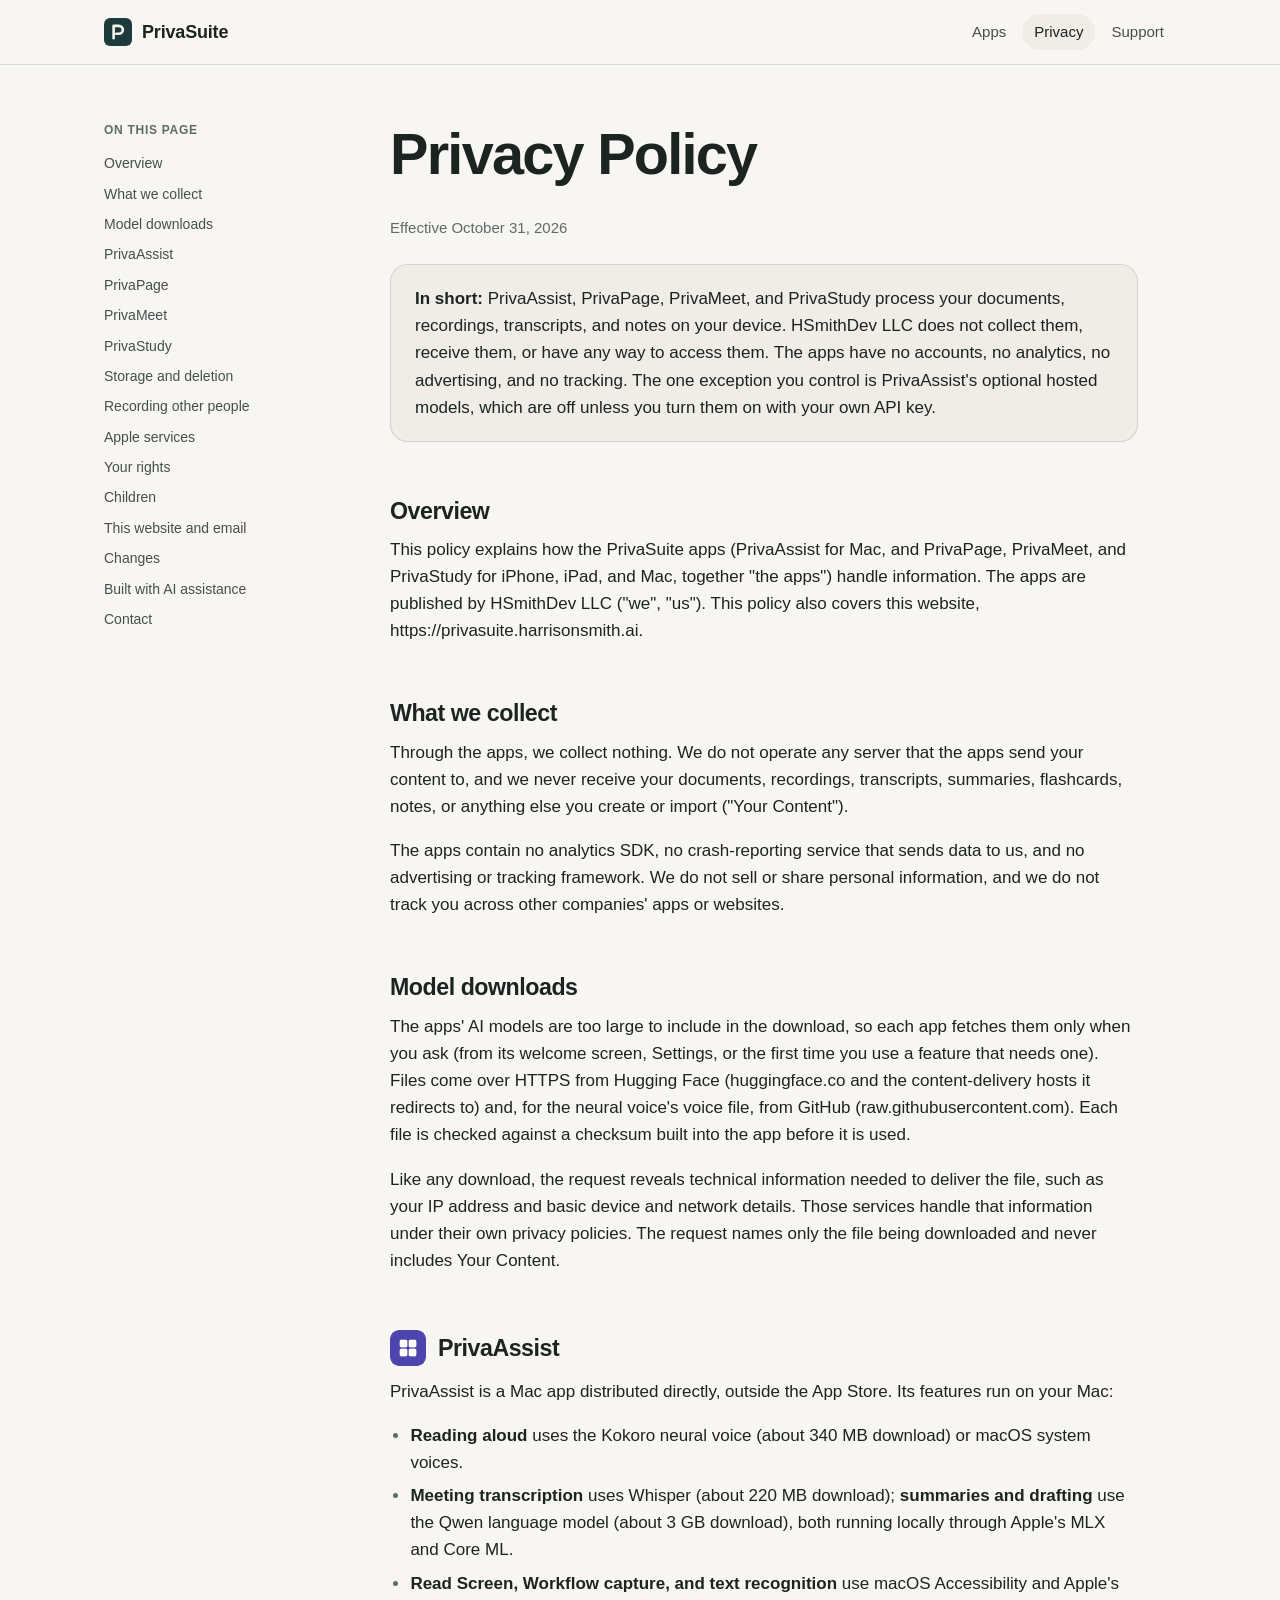
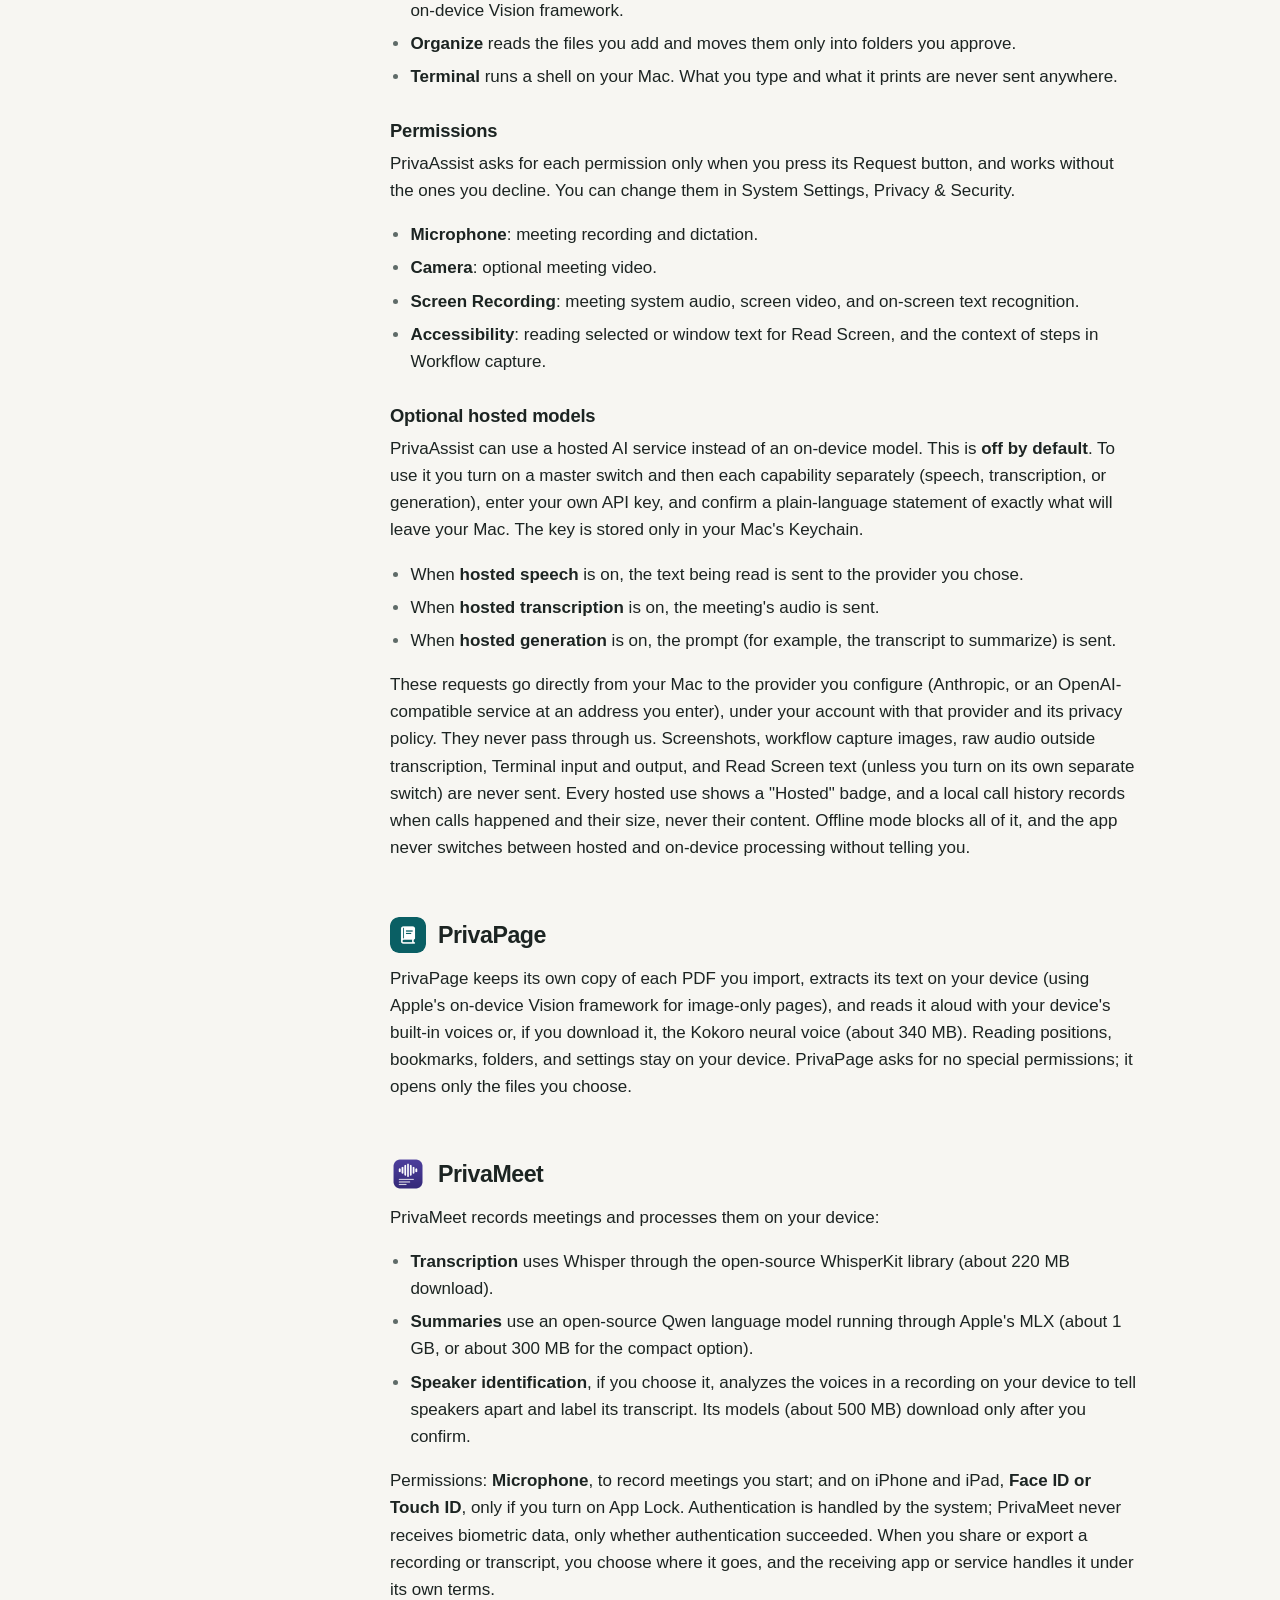
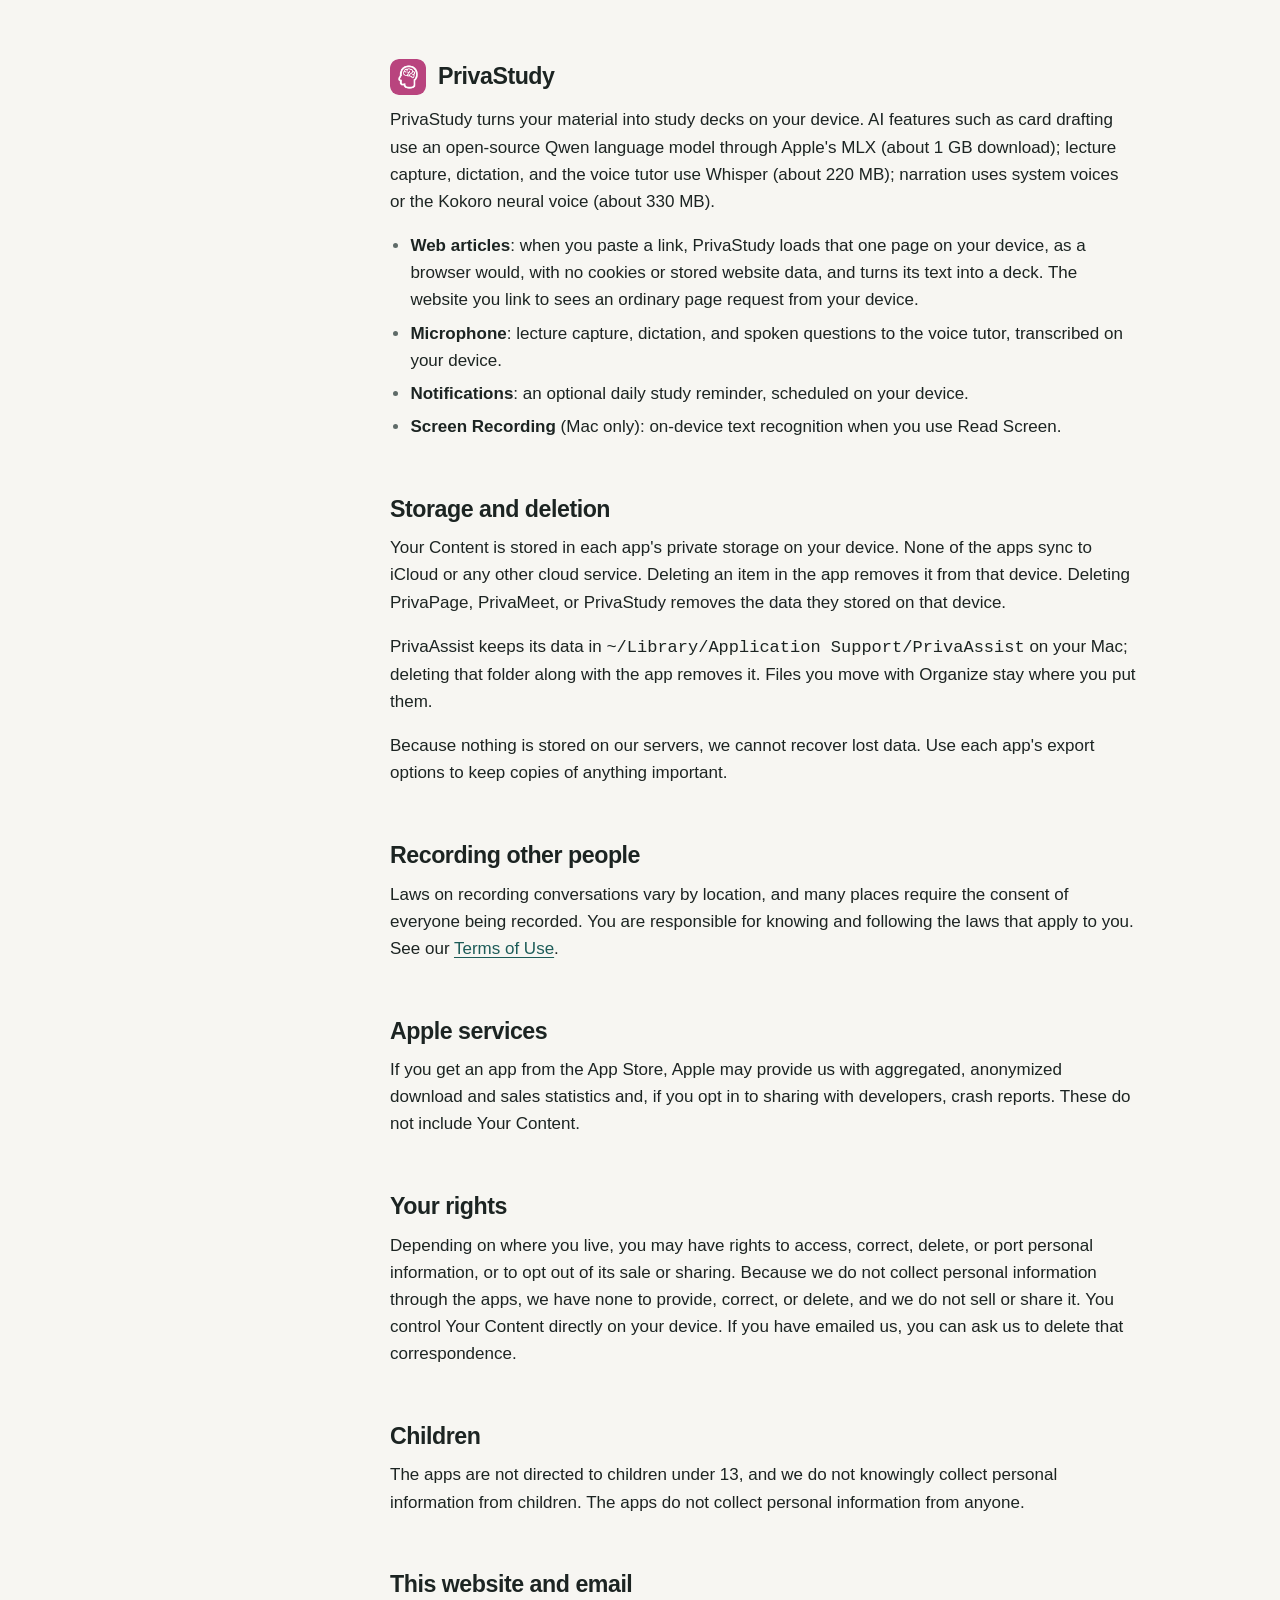
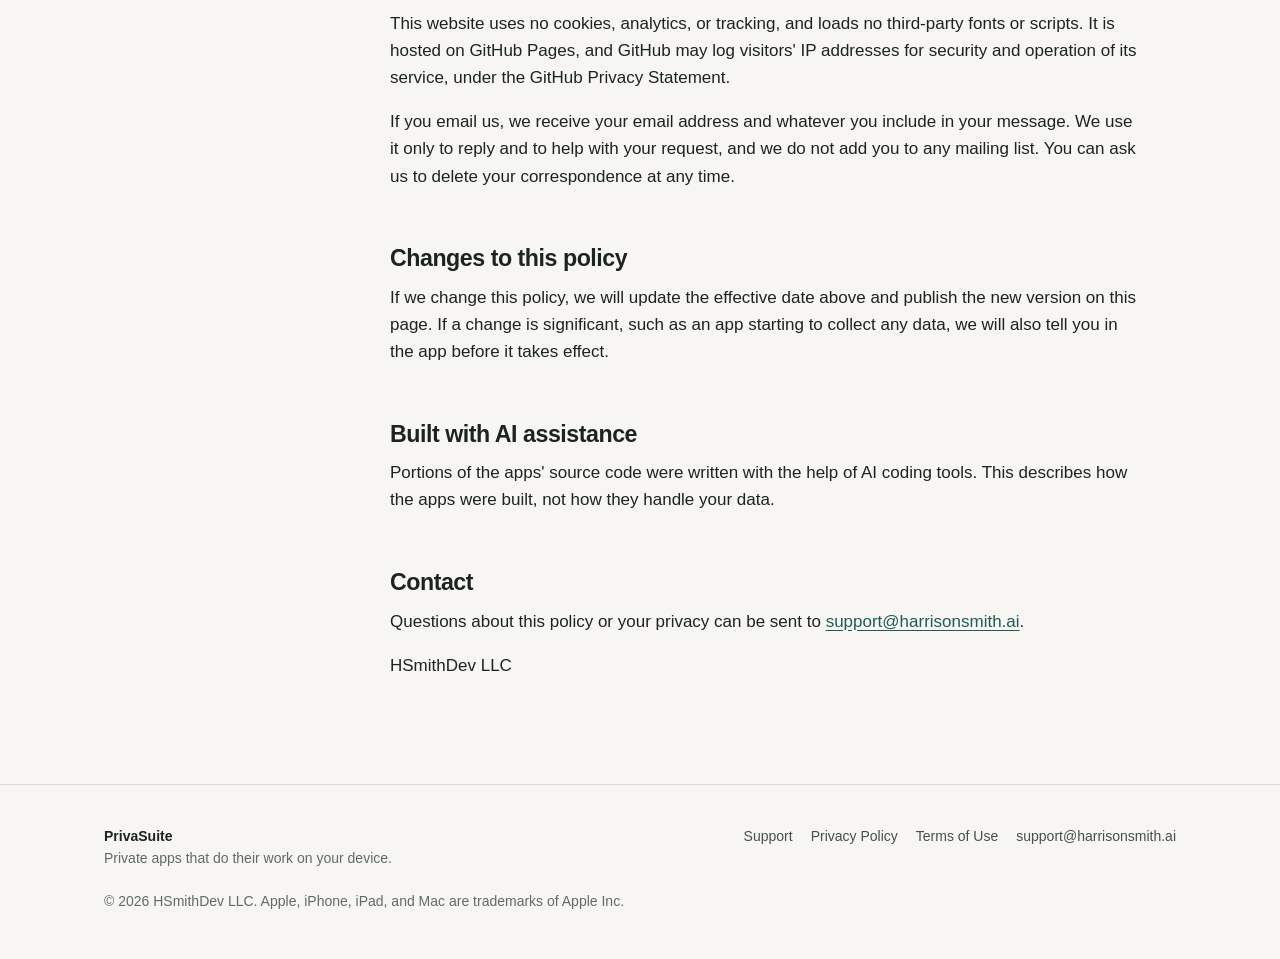
==== privacy/index.html @ e091b5af "PrivaSuite website: home, privacy policy, terms, support for all four apps Static HTML/CSS for GitHu" ====
<!doctype html>
<html lang="en">
<head>
<meta charset="utf-8">
<meta name="viewport" content="width=device-width, initial-scale=1, viewport-fit=cover">
<meta name="color-scheme" content="light dark">
<meta name="theme-color" content="#f7f6f2" media="(prefers-color-scheme: light)">
<meta name="theme-color" content="#111615" media="(prefers-color-scheme: dark)">
<link rel="icon" type="image/svg+xml" href="../assets/img/favicon.svg">
<link rel="stylesheet" href="../assets/style.css">
<title>Privacy Policy | PrivaSuite</title>
<meta name="description" content="How the PrivaSuite apps handle your data: documents, recordings, and notes are processed on your device and never sent to us.">
<link rel="canonical" href="https://privasuite.harrisonsmith.ai/privacy/">
</head>
<body>
<a class="skip" href="#main">Skip to content</a>
<header class="site-header">
  <div class="wrap nav">
    <a class="brand" href="../index.html" aria-label="PrivaSuite home"><img src="../assets/img/favicon.svg" alt="" width="28" height="28"><span>PrivaSuite</span></a>
    <nav aria-label="Primary">
      <a href="../index.html#apps">Apps</a>
      <a href="../privacy/index.html" aria-current="page">Privacy</a>
      <a href="../support/index.html">Support</a>
    </nav>
  </div>
</header>
<main id="main">
<div class="doc"><div class="wrap doc-grid">
<aside class="toc" aria-label="On this page"><p>On this page</p><ol>
<li><a href="#overview">Overview</a></li>
<li><a href="#collect">What we collect</a></li>
<li><a href="#downloads">Model downloads</a></li>
<li><a href="#privaassist">PrivaAssist</a></li>
<li><a href="#privapage">PrivaPage</a></li>
<li><a href="#privameet">PrivaMeet</a></li>
<li><a href="#privastudy">PrivaStudy</a></li>
<li><a href="#storage">Storage and deletion</a></li>
<li><a href="#recording">Recording other people</a></li>
<li><a href="#apple">Apple services</a></li>
<li><a href="#rights">Your rights</a></li>
<li><a href="#children">Children</a></li>
<li><a href="#website">This website and email</a></li>
<li><a href="#changes">Changes</a></li>
<li><a href="#ai">Built with AI assistance</a></li>
<li><a href="#contact">Contact</a></li>
</ol></aside>
<article class="prose">
<h1>Privacy Policy</h1>
<p class="doc-meta">Effective October 31, 2026</p>

<div class="summary"><p><strong>In short:</strong> PrivaAssist, PrivaPage, PrivaMeet, and PrivaStudy process your documents, recordings, transcripts, and notes on your device. HSmithDev LLC does not collect them, receive them, or have any way to access them. The apps have no accounts, no analytics, no advertising, and no tracking. The one exception you control is PrivaAssist's optional hosted models, which are off unless you turn them on with your own API key.</p></div>

<h2 id="overview">Overview</h2>
<p>This policy explains how the PrivaSuite apps (PrivaAssist for Mac, and PrivaPage, PrivaMeet, and PrivaStudy for iPhone, iPad, and Mac, together "the apps") handle information. The apps are published by HSmithDev LLC ("we", "us"). This policy also covers this website, https://privasuite.harrisonsmith.ai.</p>

<h2 id="collect">What we collect</h2>
<p>Through the apps, we collect nothing. We do not operate any server that the apps send your content to, and we never receive your documents, recordings, transcripts, summaries, flashcards, notes, or anything else you create or import ("Your Content").</p>
<p>The apps contain no analytics SDK, no crash-reporting service that sends data to us, and no advertising or tracking framework. We do not sell or share personal information, and we do not track you across other companies' apps or websites.</p>

<h2 id="downloads">Model downloads</h2>
<p>The apps' AI models are too large to include in the download, so each app fetches them only when you ask (from its welcome screen, Settings, or the first time you use a feature that needs one). Files come over HTTPS from Hugging Face (huggingface.co and the content-delivery hosts it redirects to) and, for the neural voice's voice file, from GitHub (raw.githubusercontent.com). Each file is checked against a checksum built into the app before it is used.</p>
<p>Like any download, the request reveals technical information needed to deliver the file, such as your IP address and basic device and network details. Those services handle that information under their own privacy policies. The request names only the file being downloaded and never includes Your Content.</p>

<h2 id="privaassist" class="app-tag"><img src="../assets/img/privaassist-256.png" alt="" width="36" height="36">PrivaAssist</h2>
<p>PrivaAssist is a Mac app distributed directly, outside the App Store. Its features run on your Mac:</p>
<ul>
<li><strong>Reading aloud</strong> uses the Kokoro neural voice (about 340 MB download) or macOS system voices.</li>
<li><strong>Meeting transcription</strong> uses Whisper (about 220 MB download); <strong>summaries and drafting</strong> use the Qwen language model (about 3 GB download), both running locally through Apple's MLX and Core ML.</li>
<li><strong>Read Screen, Workflow capture, and text recognition</strong> use macOS Accessibility and Apple's on-device Vision framework.</li>
<li><strong>Organize</strong> reads the files you add and moves them only into folders you approve.</li>
<li><strong>Terminal</strong> runs a shell on your Mac. What you type and what it prints are never sent anywhere.</li>
</ul>
<h3>Permissions</h3>
<p>PrivaAssist asks for each permission only when you press its Request button, and works without the ones you decline. You can change them in System Settings, Privacy &amp; Security.</p>
<ul>
<li><strong>Microphone</strong>: meeting recording and dictation.</li>
<li><strong>Camera</strong>: optional meeting video.</li>
<li><strong>Screen Recording</strong>: meeting system audio, screen video, and on-screen text recognition.</li>
<li><strong>Accessibility</strong>: reading selected or window text for Read Screen, and the context of steps in Workflow capture.</li>
</ul>
<h3>Optional hosted models</h3>
<p>PrivaAssist can use a hosted AI service instead of an on-device model. This is <strong>off by default</strong>. To use it you turn on a master switch and then each capability separately (speech, transcription, or generation), enter your own API key, and confirm a plain-language statement of exactly what will leave your Mac. The key is stored only in your Mac's Keychain.</p>
<ul>
<li>When <strong>hosted speech</strong> is on, the text being read is sent to the provider you chose.</li>
<li>When <strong>hosted transcription</strong> is on, the meeting's audio is sent.</li>
<li>When <strong>hosted generation</strong> is on, the prompt (for example, the transcript to summarize) is sent.</li>
</ul>
<p>These requests go directly from your Mac to the provider you configure (Anthropic, or an OpenAI-compatible service at an address you enter), under your account with that provider and its privacy policy. They never pass through us. Screenshots, workflow capture images, raw audio outside transcription, Terminal input and output, and Read Screen text (unless you turn on its own separate switch) are never sent. Every hosted use shows a "Hosted" badge, and a local call history records when calls happened and their size, never their content. Offline mode blocks all of it, and the app never switches between hosted and on-device processing without telling you.</p>

<h2 id="privapage" class="app-tag"><img src="../assets/img/privapage-256.png" alt="" width="36" height="36">PrivaPage</h2>
<p>PrivaPage keeps its own copy of each PDF you import, extracts its text on your device (using Apple's on-device Vision framework for image-only pages), and reads it aloud with your device's built-in voices or, if you download it, the Kokoro neural voice (about 340 MB). Reading positions, bookmarks, folders, and settings stay on your device. PrivaPage asks for no special permissions; it opens only the files you choose.</p>

<h2 id="privameet" class="app-tag"><img src="../assets/img/privameet-256.png" alt="" width="36" height="36">PrivaMeet</h2>
<p>PrivaMeet records meetings and processes them on your device:</p>
<ul>
<li><strong>Transcription</strong> uses Whisper through the open-source WhisperKit library (about 220 MB download).</li>
<li><strong>Summaries</strong> use an open-source Qwen language model running through Apple's MLX (about 1 GB, or about 300 MB for the compact option).</li>
<li><strong>Speaker identification</strong>, if you choose it, analyzes the voices in a recording on your device to tell speakers apart and label its transcript. Its models (about 500 MB) download only after you confirm.</li>
</ul>
<p>Permissions: <strong>Microphone</strong>, to record meetings you start; and on iPhone and iPad, <strong>Face ID or Touch ID</strong>, only if you turn on App Lock. Authentication is handled by the system; PrivaMeet never receives biometric data, only whether authentication succeeded. When you share or export a recording or transcript, you choose where it goes, and the receiving app or service handles it under its own terms.</p>

<h2 id="privastudy" class="app-tag"><img src="../assets/img/privastudy-256.png" alt="" width="36" height="36">PrivaStudy</h2>
<p>PrivaStudy turns your material into study decks on your device. AI features such as card drafting use an open-source Qwen language model through Apple's MLX (about 1 GB download); lecture capture, dictation, and the voice tutor use Whisper (about 220 MB); narration uses system voices or the Kokoro neural voice (about 330 MB).</p>
<ul>
<li><strong>Web articles</strong>: when you paste a link, PrivaStudy loads that one page on your device, as a browser would, with no cookies or stored website data, and turns its text into a deck. The website you link to sees an ordinary page request from your device.</li>
<li><strong>Microphone</strong>: lecture capture, dictation, and spoken questions to the voice tutor, transcribed on your device.</li>
<li><strong>Notifications</strong>: an optional daily study reminder, scheduled on your device.</li>
<li><strong>Screen Recording</strong> (Mac only): on-device text recognition when you use Read Screen.</li>
</ul>

<h2 id="storage">Storage and deletion</h2>
<p>Your Content is stored in each app's private storage on your device. None of the apps sync to iCloud or any other cloud service. Deleting an item in the app removes it from that device. Deleting PrivaPage, PrivaMeet, or PrivaStudy removes the data they stored on that device.</p>
<p>PrivaAssist keeps its data in <code>~/Library/Application Support/PrivaAssist</code> on your Mac; deleting that folder along with the app removes it. Files you move with Organize stay where you put them.</p>
<p>Because nothing is stored on our servers, we cannot recover lost data. Use each app's export options to keep copies of anything important.</p>

<h2 id="recording">Recording other people</h2>
<p>Laws on recording conversations vary by location, and many places require the consent of everyone being recorded. You are responsible for knowing and following the laws that apply to you. See our <a href="../terms/index.html">Terms of Use</a>.</p>

<h2 id="apple">Apple services</h2>
<p>If you get an app from the App Store, Apple may provide us with aggregated, anonymized download and sales statistics and, if you opt in to sharing with developers, crash reports. These do not include Your Content.</p>

<h2 id="rights">Your rights</h2>
<p>Depending on where you live, you may have rights to access, correct, delete, or port personal information, or to opt out of its sale or sharing. Because we do not collect personal information through the apps, we have none to provide, correct, or delete, and we do not sell or share it. You control Your Content directly on your device. If you have emailed us, you can ask us to delete that correspondence.</p>

<h2 id="children">Children</h2>
<p>The apps are not directed to children under 13, and we do not knowingly collect personal information from children. The apps do not collect personal information from anyone.</p>

<h2 id="website">This website and email</h2>
<p>This website uses no cookies, analytics, or tracking, and loads no third-party fonts or scripts. It is hosted on GitHub Pages, and GitHub may log visitors' IP addresses for security and operation of its service, under the GitHub Privacy Statement.</p>
<p>If you email us, we receive your email address and whatever you include in your message. We use it only to reply and to help with your request, and we do not add you to any mailing list. You can ask us to delete your correspondence at any time.</p>

<h2 id="changes">Changes to this policy</h2>
<p>If we change this policy, we will update the effective date above and publish the new version on this page. If a change is significant, such as an app starting to collect any data, we will also tell you in the app before it takes effect.</p>

<h2 id="ai">Built with AI assistance</h2>
<p>Portions of the apps' source code were written with the help of AI coding tools. This describes how the apps were built, not how they handle your data.</p>

<h2 id="contact">Contact</h2>
<p>Questions about this policy or your privacy can be sent to <a href="mailto:support@harrisonsmith.ai">support@harrisonsmith.ai</a>.</p>
<p>HSmithDev LLC</p>

</article>
</div></div>
</main>
<footer class="site-footer">
  <div class="wrap footer-grid">
    <div><strong style="color:var(--ink)">PrivaSuite</strong><br>Private apps that do their work on your device.</div>
    <div class="footer-links">
      <a href="../support/index.html">Support</a>
      <a href="../privacy/index.html">Privacy Policy</a>
      <a href="../terms/index.html">Terms of Use</a>
      <a href="mailto:support@harrisonsmith.ai">support@harrisonsmith.ai</a>
    </div>
  </div>
  <div class="wrap" style="margin-top:20px">&copy; 2026 HSmithDev LLC. Apple, iPhone, iPad, and Mac are trademarks of Apple Inc.</div>
</footer>
</body>
</html>
---- assets/style.css ----
/* PrivaSuite site. Plain CSS, system fonts, light and dark. Nothing loads from third parties. */

:root {
  --bg: #f7f6f2;
  --surface: #efede6;
  --surface-2: #e5e2d8;
  --ink: #1c2422;
  --ink-2: #44504d;
  --ink-3: #5f6b68;
  --accent: #1d5c58;
  --accent-ink: #f7f6f2;
  --line: rgb(28 36 34 / 0.13);
  --radius: 18px;
  --wrap: 1120px;
  --font: -apple-system, BlinkMacSystemFont, "SF Pro Text", "Segoe UI", Roboto, "Helvetica Neue", Arial, sans-serif;
  --font-display: -apple-system, BlinkMacSystemFont, "SF Pro Display", "Segoe UI", Roboto, "Helvetica Neue", Arial, sans-serif;
}

@media (prefers-color-scheme: dark) {
  :root {
    --bg: #111615;
    --surface: #181f1e;
    --surface-2: #202928;
    --ink: #ecebe5;
    --ink-2: #b5bdba;
    --ink-3: #959f9c;
    --accent: #7cc4bc;
    --accent-ink: #0f1514;
    --line: rgb(236 235 229 / 0.12);
  }
}

*, *::before, *::after { box-sizing: border-box; }
html { -webkit-text-size-adjust: 100%; scroll-padding-top: 88px; }
@media (prefers-reduced-motion: no-preference) { html { scroll-behavior: smooth; } }
body {
  margin: 0;
  background: var(--bg);
  color: var(--ink);
  font: 17px/1.6 var(--font);
  -webkit-font-smoothing: antialiased;
}
img { max-width: 100%; height: auto; display: block; }
a { color: var(--accent); text-underline-offset: 0.18em; }
a:hover { text-decoration-thickness: 2px; }
:focus-visible { outline: 3px solid var(--accent); outline-offset: 3px; border-radius: 6px; }

.wrap { max-width: var(--wrap); margin: 0 auto; padding: 0 24px; }
@media (max-width: 600px) { .wrap { padding: 0 16px; } }

.skip { position: absolute; left: -9999px; top: 8px; background: var(--ink); color: var(--bg); padding: 8px 14px; border-radius: 8px; z-index: 10; }
.skip:focus { left: 16px; }

/* Header */
.site-header {
  position: sticky; top: 0; z-index: 5;
  background: color-mix(in srgb, var(--bg) 82%, transparent);
  -webkit-backdrop-filter: saturate(160%) blur(18px);
  backdrop-filter: saturate(160%) blur(18px);
  border-bottom: 1px solid var(--line);
}
@media (prefers-reduced-transparency: reduce) { .site-header { background: var(--bg); backdrop-filter: none; -webkit-backdrop-filter: none; } }
.nav { display: flex; align-items: center; justify-content: space-between; gap: 16px; min-height: 64px; }
.brand { display: inline-flex; align-items: center; gap: 10px; color: var(--ink); text-decoration: none; font-weight: 650; font-size: 18px; letter-spacing: -0.01em; }
.brand img { width: 28px; height: 28px; }
.nav nav { display: flex; gap: 4px; flex-wrap: wrap; }
.nav nav a { color: var(--ink-2); text-decoration: none; padding: 6px 12px; border-radius: 999px; font-size: 15px; }
.nav nav a:hover, .nav nav a[aria-current="page"] { color: var(--ink); background: var(--surface); }

/* Type */
h1, h2, h3 { font-family: var(--font-display); line-height: 1.15; margin: 0 0 0.5em; }
h1 { font-size: clamp(2.2rem, 5vw, 3.6rem); letter-spacing: -0.03em; font-weight: 700; }
h2 { font-size: clamp(1.5rem, 3vw, 2rem); letter-spacing: -0.02em; font-weight: 680; }
h3 { font-size: 1.15rem; letter-spacing: -0.01em; font-weight: 650; }
p { margin: 0 0 1em; }
.lede { font-size: 1.2rem; color: var(--ink-2); max-width: 40em; }
.eyebrow { font-size: 13px; font-weight: 650; letter-spacing: 0.08em; text-transform: uppercase; color: var(--accent); margin-bottom: 12px; }
.muted { color: var(--ink-3); }

/* Home */
.hero { padding: 88px 0 56px; }
@media (max-width: 600px) { .hero { padding: 56px 0 40px; } }
.apps { display: grid; grid-template-columns: repeat(2, minmax(0, 1fr)); gap: 20px; padding-bottom: 72px; }
@media (max-width: 760px) { .apps { grid-template-columns: 1fr; } }
.app-card { background: var(--surface); border: 1px solid var(--line); border-radius: var(--radius); padding: 28px; display: flex; flex-direction: column; gap: 6px; }
.app-card header { display: flex; align-items: center; gap: 16px; margin-bottom: 8px; }
.app-card header img { width: 64px; height: 64px; border-radius: 15px; }
.app-card h2 { font-size: 1.45rem; margin: 0; }
.platforms { font-size: 14px; color: var(--ink-3); margin: 2px 0 0; }
.app-card ul { margin: 4px 0 16px; padding-left: 1.1em; color: var(--ink-2); }
.app-card li { margin: 2px 0; }
.app-card .links { margin-top: auto; display: flex; gap: 8px; flex-wrap: wrap; }
.pill { display: inline-block; font-size: 14px; padding: 6px 14px; border-radius: 999px; border: 1px solid var(--line); color: var(--ink); text-decoration: none; background: var(--bg); }
.pill:hover { border-color: var(--ink-3); }
.pill.status { color: var(--ink-3); background: transparent; }

.band { border-top: 1px solid var(--line); padding: 64px 0 80px; }
.cols { display: grid; grid-template-columns: repeat(3, minmax(0, 1fr)); gap: 32px; }
@media (max-width: 760px) { .cols { grid-template-columns: 1fr; gap: 20px; } }
.cols p { color: var(--ink-2); }

/* Documents (privacy, terms, support) */
.doc { padding: 56px 0 88px; }
.doc-grid { display: grid; grid-template-columns: 230px minmax(0, 1fr); gap: 56px; align-items: start; }
@media (max-width: 900px) { .doc-grid { grid-template-columns: 1fr; gap: 24px; } }
.toc { position: sticky; top: 92px; font-size: 14px; }
@media (max-width: 900px) { .toc { position: static; background: var(--surface); border-radius: 14px; padding: 16px 20px; } }
.toc p { font-weight: 650; color: var(--ink-3); text-transform: uppercase; letter-spacing: 0.06em; font-size: 12px; margin-bottom: 8px; }
.toc ol { list-style: none; margin: 0; padding: 0; }
.toc li { margin: 0; }
.toc a { display: block; padding: 4px 0; color: var(--ink-2); text-decoration: none; }
.toc a:hover { color: var(--ink); }
.prose { max-width: 44em; }
.prose h2 { margin-top: 2.2em; padding-top: 0.2em; font-size: 1.45rem; }
.prose h3 { margin-top: 1.6em; }
.prose ul { padding-left: 1.2em; }
.prose li { margin: 0.35em 0; }
.prose li::marker { color: var(--ink-3); }
.doc-meta { color: var(--ink-3); font-size: 15px; }
.summary { background: var(--surface); border: 1px solid var(--line); border-radius: var(--radius); padding: 20px 24px; margin: 24px 0 8px; }
.summary p:last-child { margin-bottom: 0; }
.app-tag { display: flex; align-items: center; gap: 12px; }
.app-tag img { width: 36px; height: 36px; border-radius: 9px; }
table { border-collapse: collapse; width: 100%; font-size: 15px; margin: 8px 0 16px; }
th, td { text-align: left; padding: 10px 12px; border-bottom: 1px solid var(--line); vertical-align: top; }
th { color: var(--ink-3); font-weight: 600; }
.table-scroll { overflow-x: auto; }
details { border-bottom: 1px solid var(--line); padding: 12px 0; }
summary { cursor: pointer; font-weight: 600; }
details p, details ul { margin-top: 10px; color: var(--ink-2); }
.contact { background: var(--surface); border: 1px solid var(--line); border-radius: var(--radius); padding: 24px; margin-top: 8px; }

/* Footer */
.site-footer { border-top: 1px solid var(--line); padding: 40px 0 48px; font-size: 14px; color: var(--ink-3); }
.footer-grid { display: flex; justify-content: space-between; gap: 24px; flex-wrap: wrap; }
.footer-links { display: flex; gap: 18px; flex-wrap: wrap; }
.footer-links a { color: var(--ink-2); text-decoration: none; }
.footer-links a:hover { color: var(--ink); text-decoration: underline; }

.notfound { padding: 120px 0; text-align: center; }

@media (max-width: 480px) {
  .nav { min-height: 56px; }
  .brand span { font-size: 17px; }
  .nav nav a { padding: 6px 9px; font-size: 14px; }
  .app-card { padding: 22px; }
}
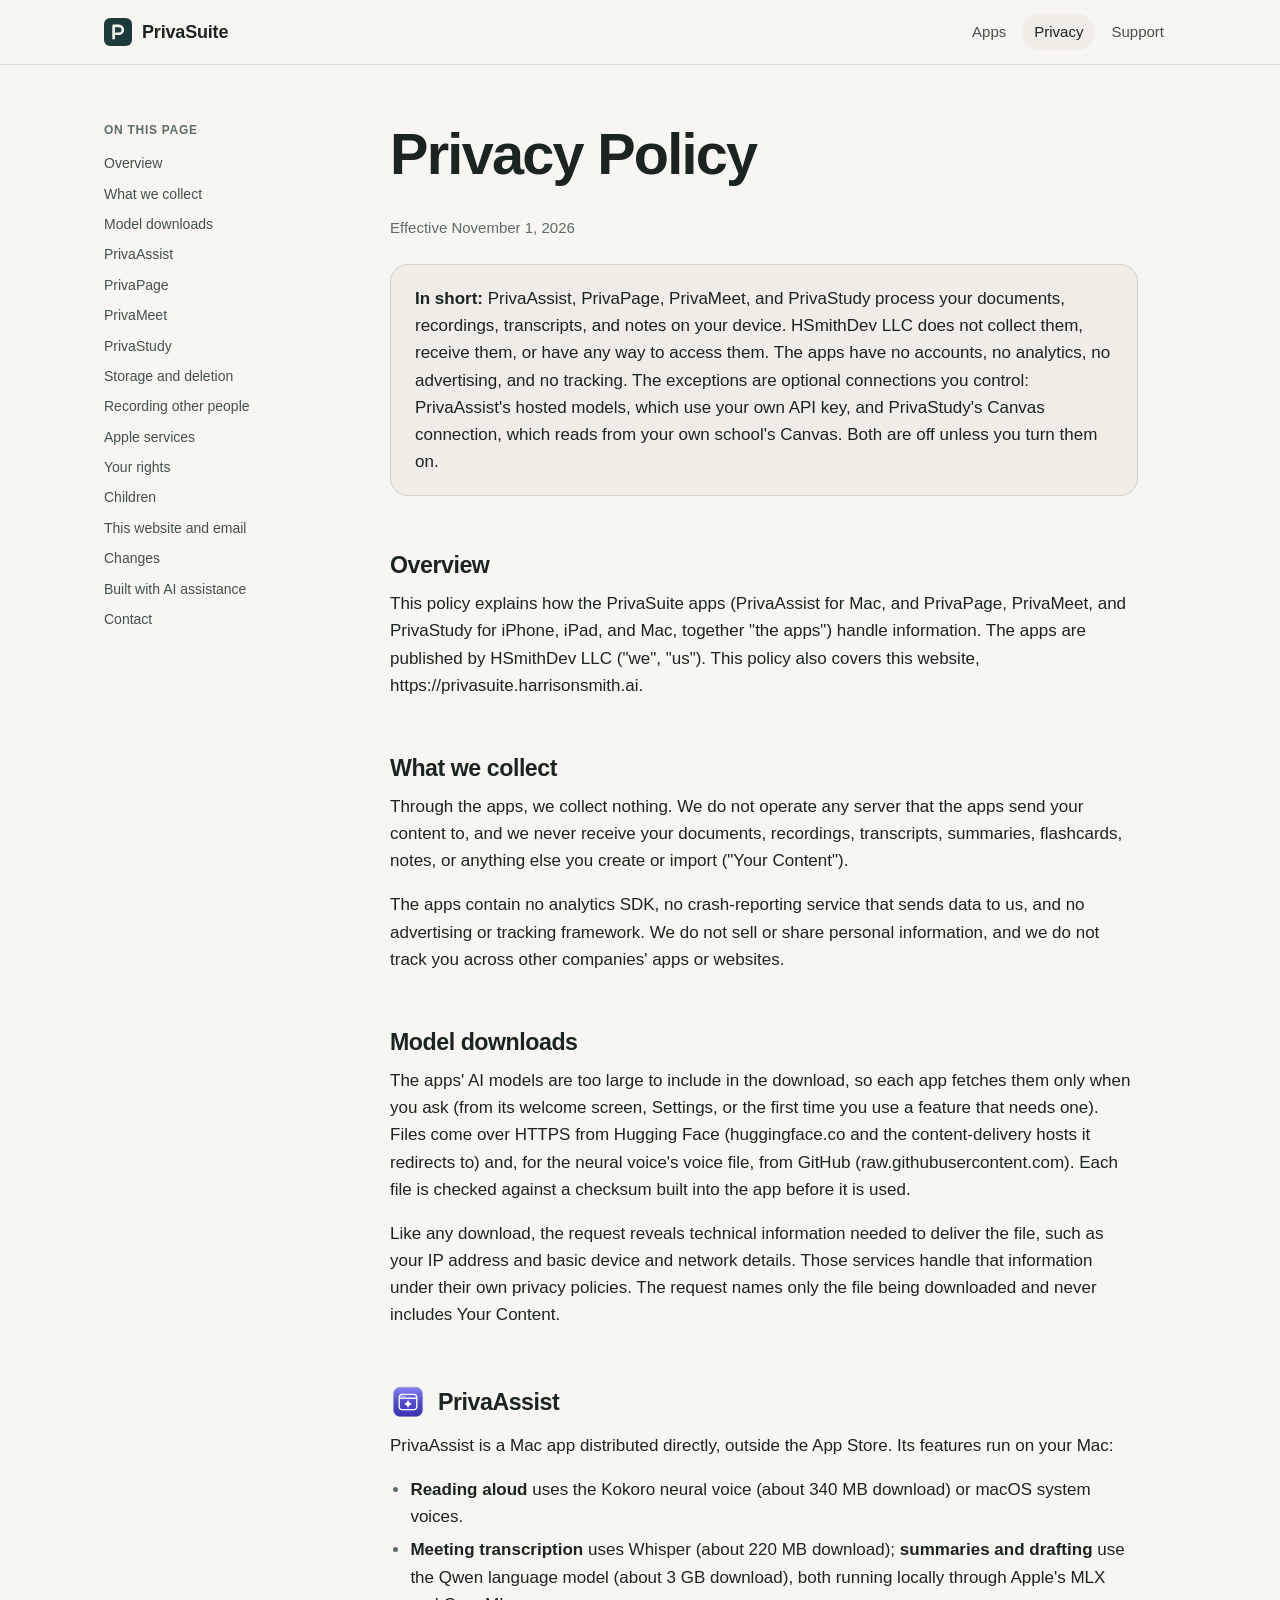
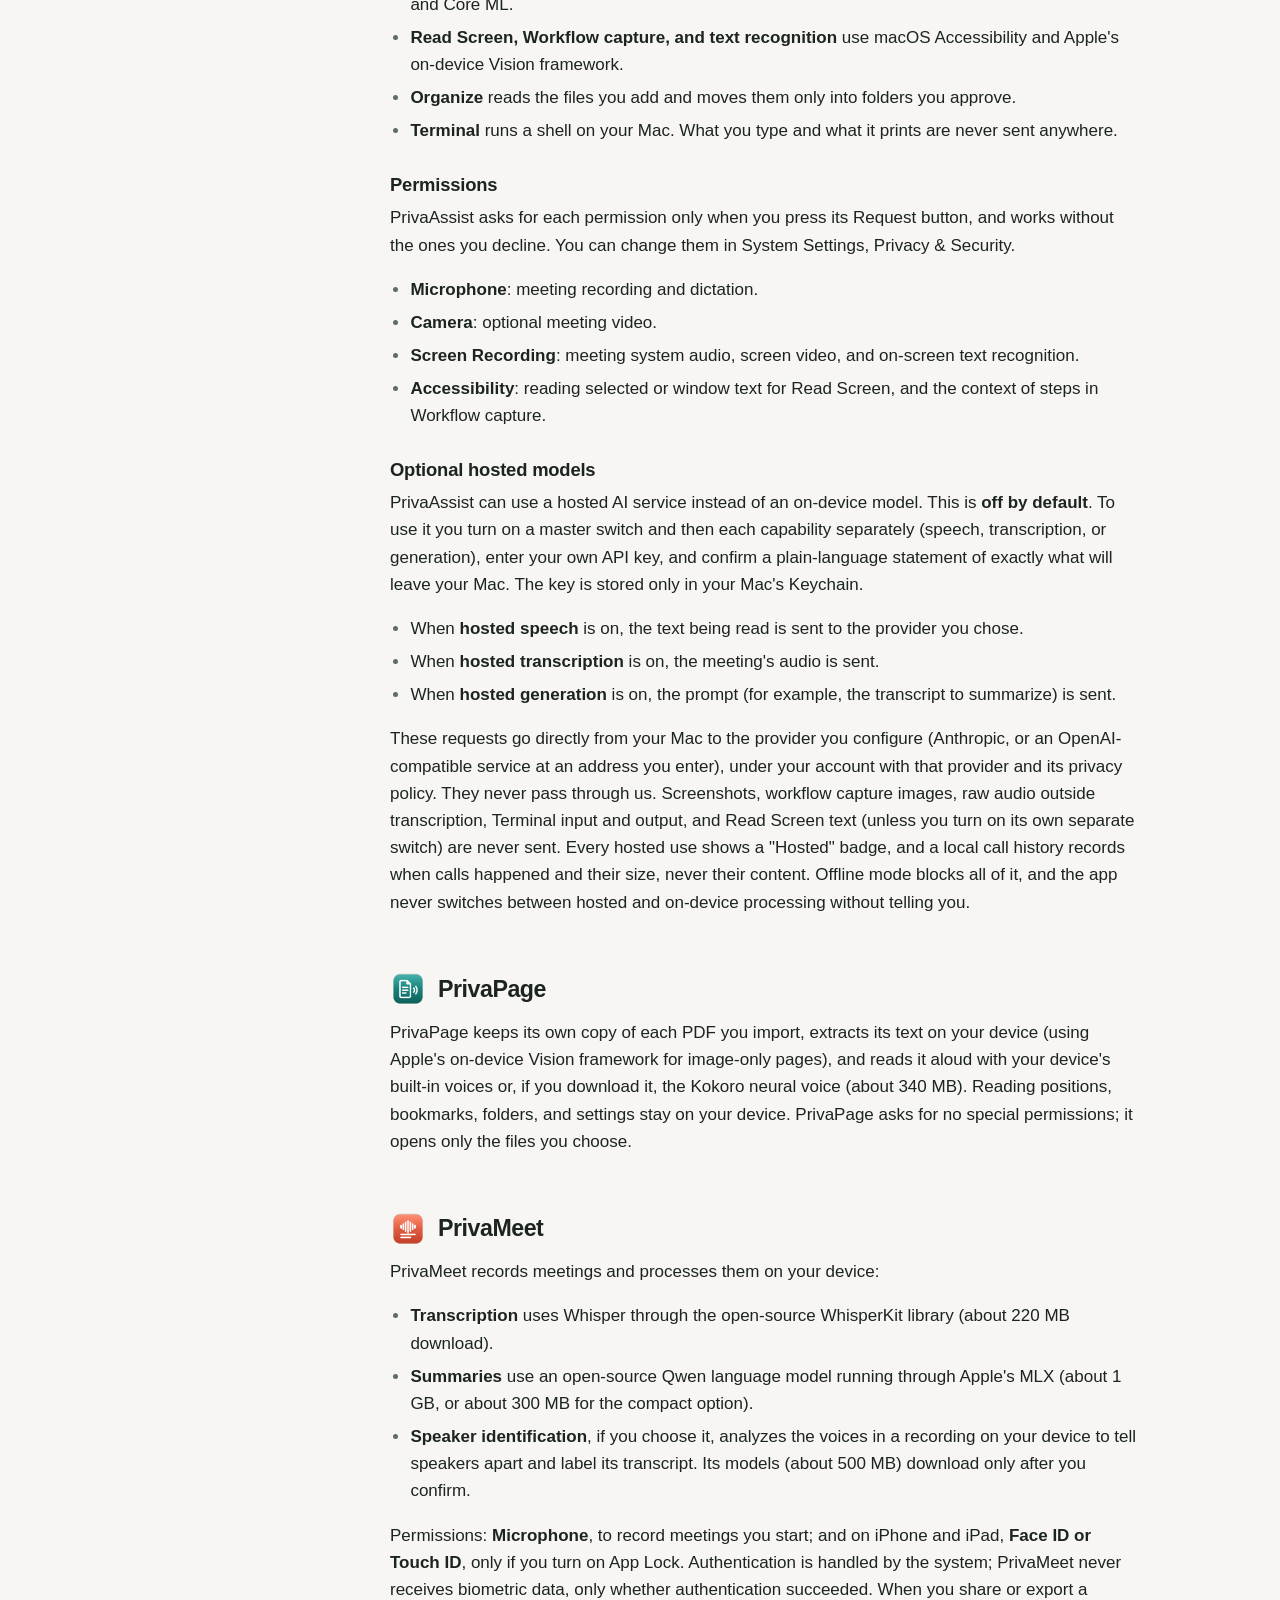
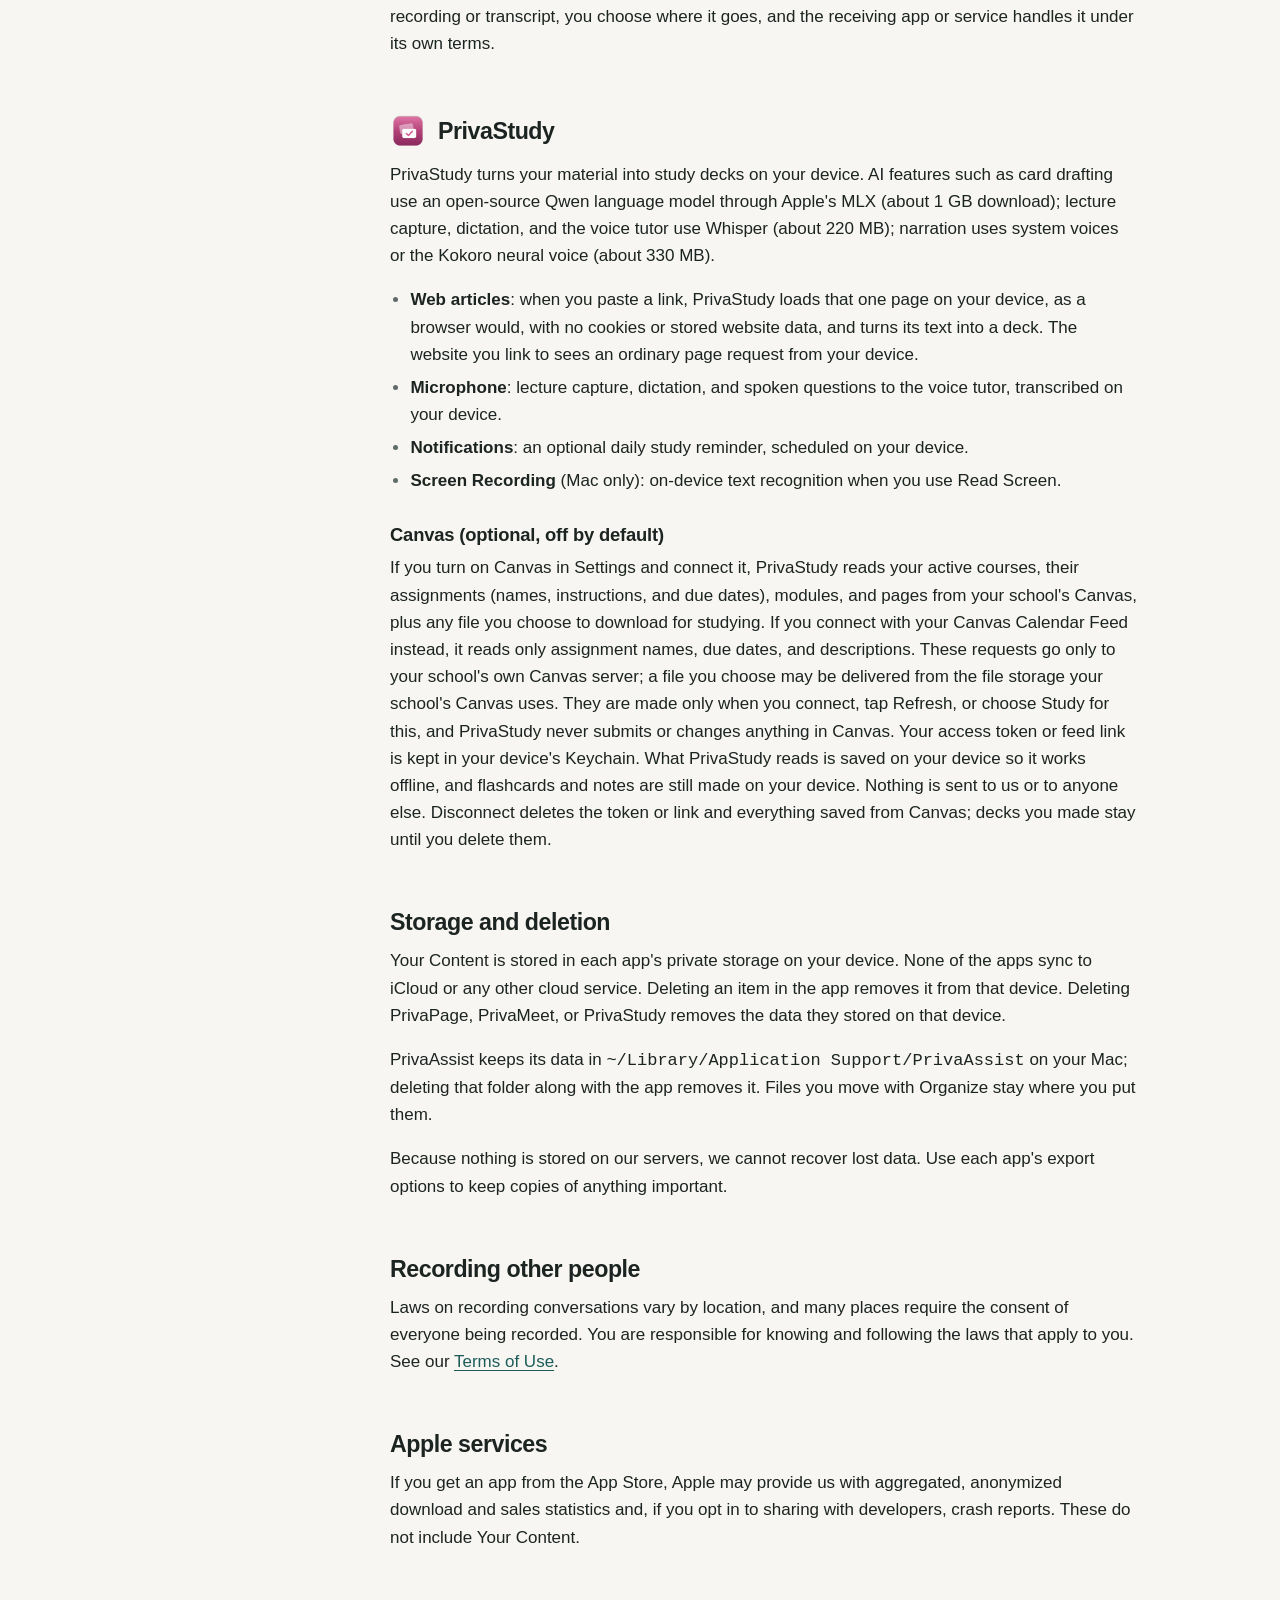
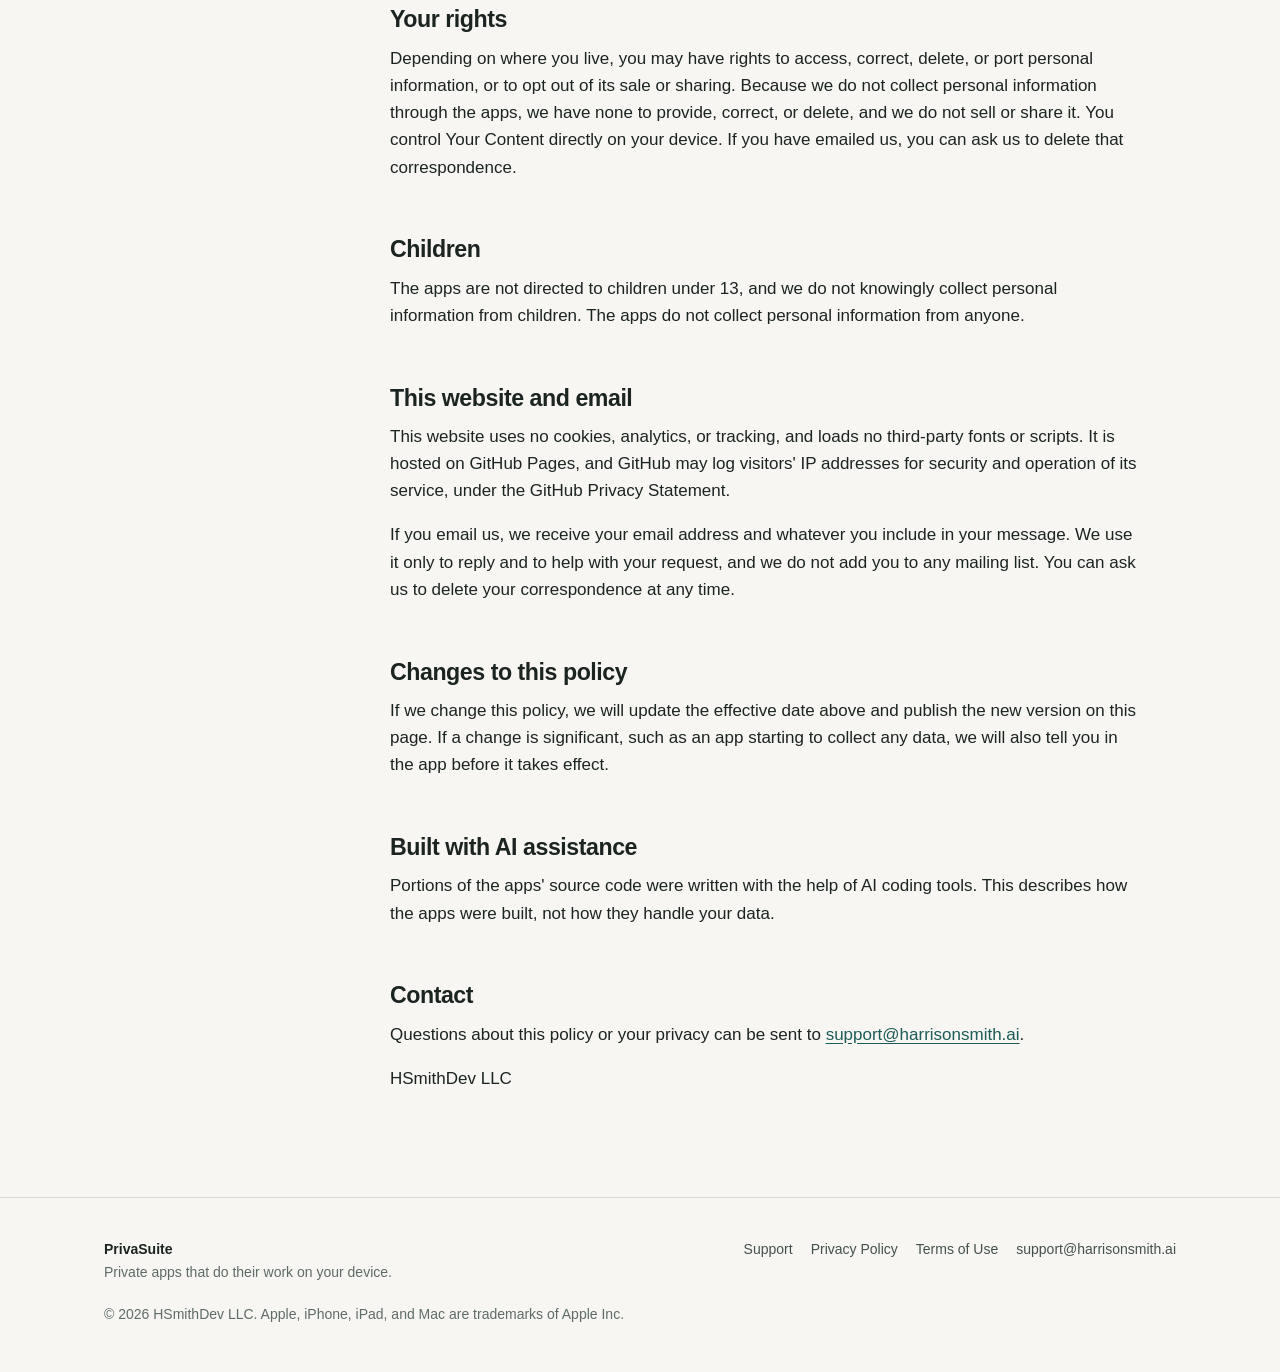
==== commit cd9bde65: "Privacy policy and support: PrivaStudy's optional Canvas connection Effective date moved to November" ====
--- a/privacy/index.html
+++ b/privacy/index.html
@@ -46,9 +46,9 @@
 </ol></aside>
 <article class="prose">
 <h1>Privacy Policy</h1>
-<p class="doc-meta">Effective October 31, 2026</p>
+<p class="doc-meta">Effective November 1, 2026</p>
 
-<div class="summary"><p><strong>In short:</strong> PrivaAssist, PrivaPage, PrivaMeet, and PrivaStudy process your documents, recordings, transcripts, and notes on your device. HSmithDev LLC does not collect them, receive them, or have any way to access them. The apps have no accounts, no analytics, no advertising, and no tracking. The one exception you control is PrivaAssist's optional hosted models, which are off unless you turn them on with your own API key.</p></div>
+<div class="summary"><p><strong>In short:</strong> PrivaAssist, PrivaPage, PrivaMeet, and PrivaStudy process your documents, recordings, transcripts, and notes on your device. HSmithDev LLC does not collect them, receive them, or have any way to access them. The apps have no accounts, no analytics, no advertising, and no tracking. The exceptions are optional connections you control: PrivaAssist's hosted models, which use your own API key, and PrivaStudy's Canvas connection, which reads from your own school's Canvas. Both are off unless you turn them on.</p></div>
 
 <h2 id="overview">Overview</h2>
 <p>This policy explains how the PrivaSuite apps (PrivaAssist for Mac, and PrivaPage, PrivaMeet, and PrivaStudy for iPhone, iPad, and Mac, together "the apps") handle information. The apps are published by HSmithDev LLC ("we", "us"). This policy also covers this website, https://privasuite.harrisonsmith.ai.</p>
@@ -107,6 +107,8 @@
 <li><strong>Notifications</strong>: an optional daily study reminder, scheduled on your device.</li>
 <li><strong>Screen Recording</strong> (Mac only): on-device text recognition when you use Read Screen.</li>
 </ul>
+<h3>Canvas (optional, off by default)</h3>
+<p>If you turn on Canvas in Settings and connect it, PrivaStudy reads your active courses, their assignments (names, instructions, and due dates), modules, and pages from your school's Canvas, plus any file you choose to download for studying. If you connect with your Canvas Calendar Feed instead, it reads only assignment names, due dates, and descriptions. These requests go only to your school's own Canvas server; a file you choose may be delivered from the file storage your school's Canvas uses. They are made only when you connect, tap Refresh, or choose Study for this, and PrivaStudy never submits or changes anything in Canvas. Your access token or feed link is kept in your device's Keychain. What PrivaStudy reads is saved on your device so it works offline, and flashcards and notes are still made on your device. Nothing is sent to us or to anyone else. Disconnect deletes the token or link and everything saved from Canvas; decks you made stay until you delete them.</p>
 
 <h2 id="storage">Storage and deletion</h2>
 <p>Your Content is stored in each app's private storage on your device. None of the apps sync to iCloud or any other cloud service. Deleting an item in the app removes it from that device. Deleting PrivaPage, PrivaMeet, or PrivaStudy removes the data they stored on that device.</p>
--- a/assets/style.css
+++ b/assets/style.css
@@ -145,3 +145,8 @@
   .nav nav a { padding: 6px 9px; font-size: 14px; }
   .app-card { padding: 22px; }
 }
+
+.pill.primary { background: var(--accent); color: var(--accent-ink); border-color: transparent; font-weight: 600; }
+.pill.primary:hover { filter: brightness(1.08); }
+.pill.big { font-size: 17px; padding: 12px 24px; }
+.prose ol { padding-left: 1.3em; }
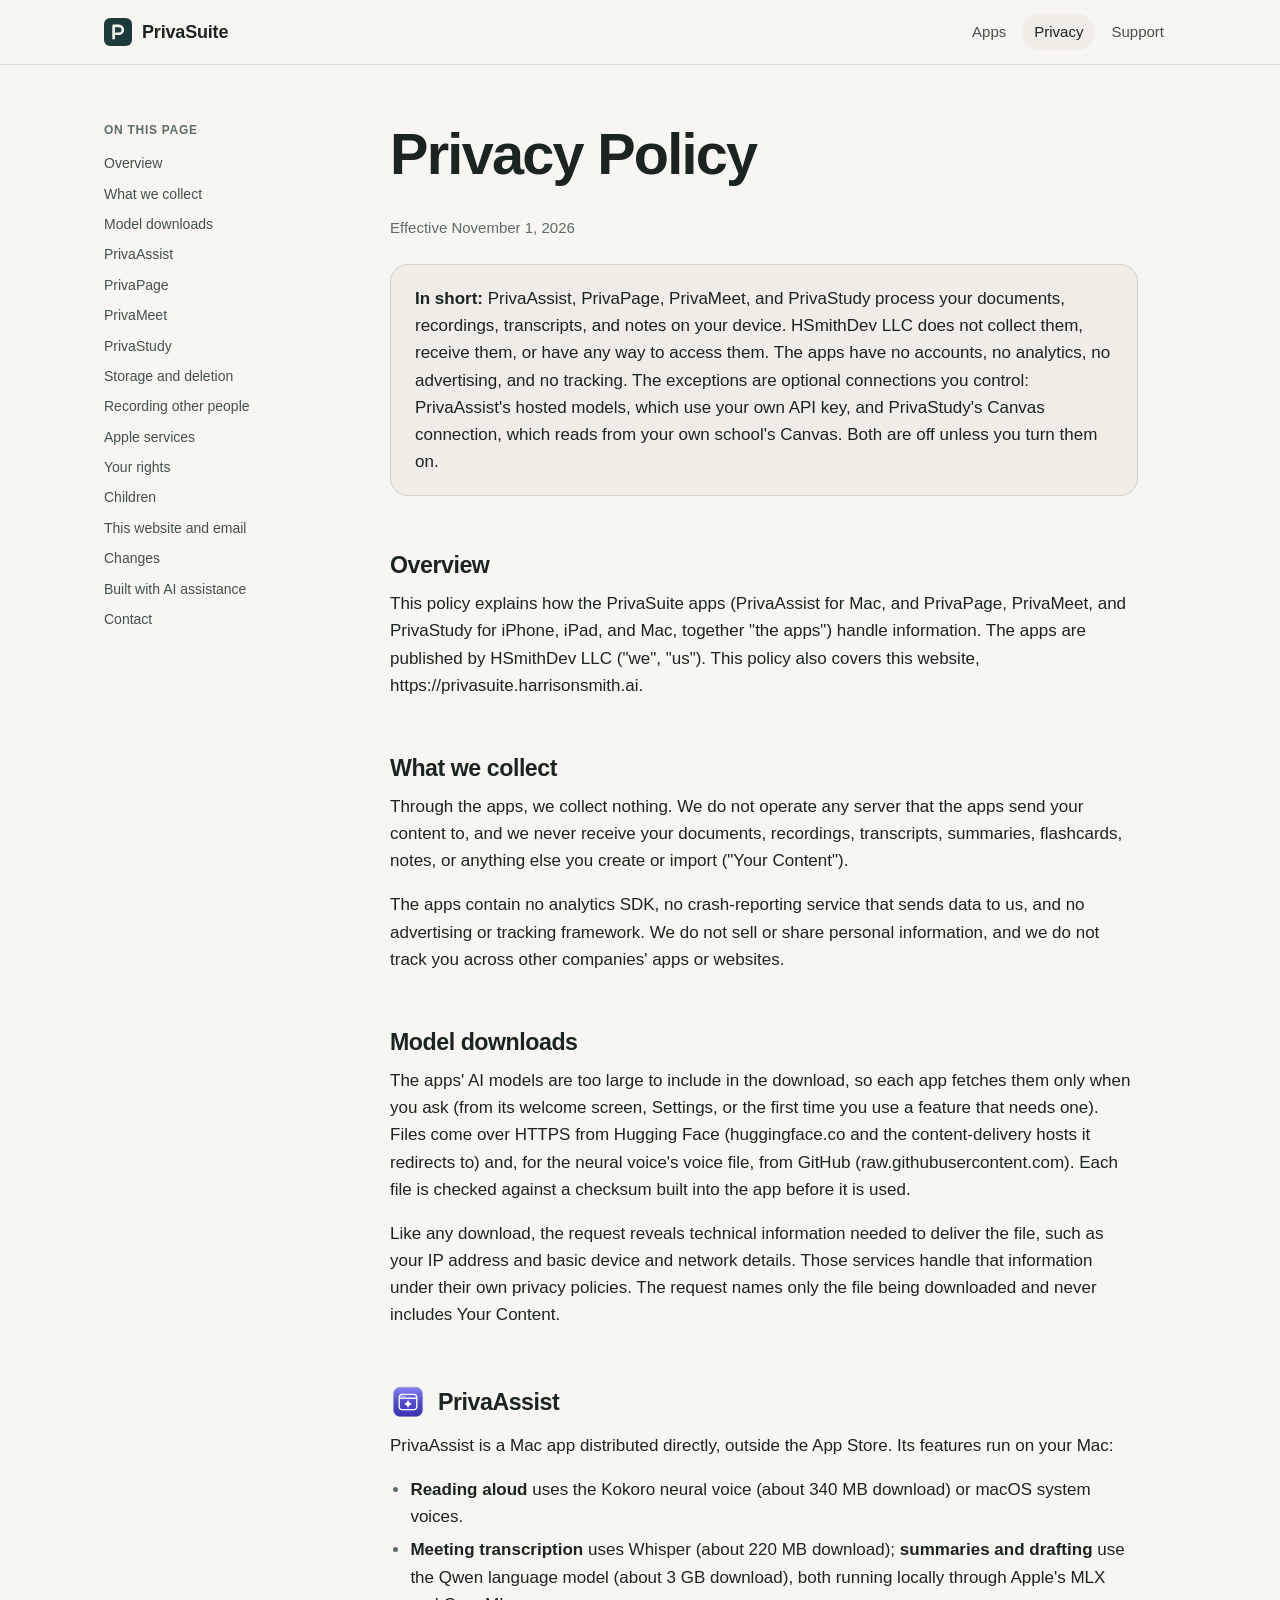
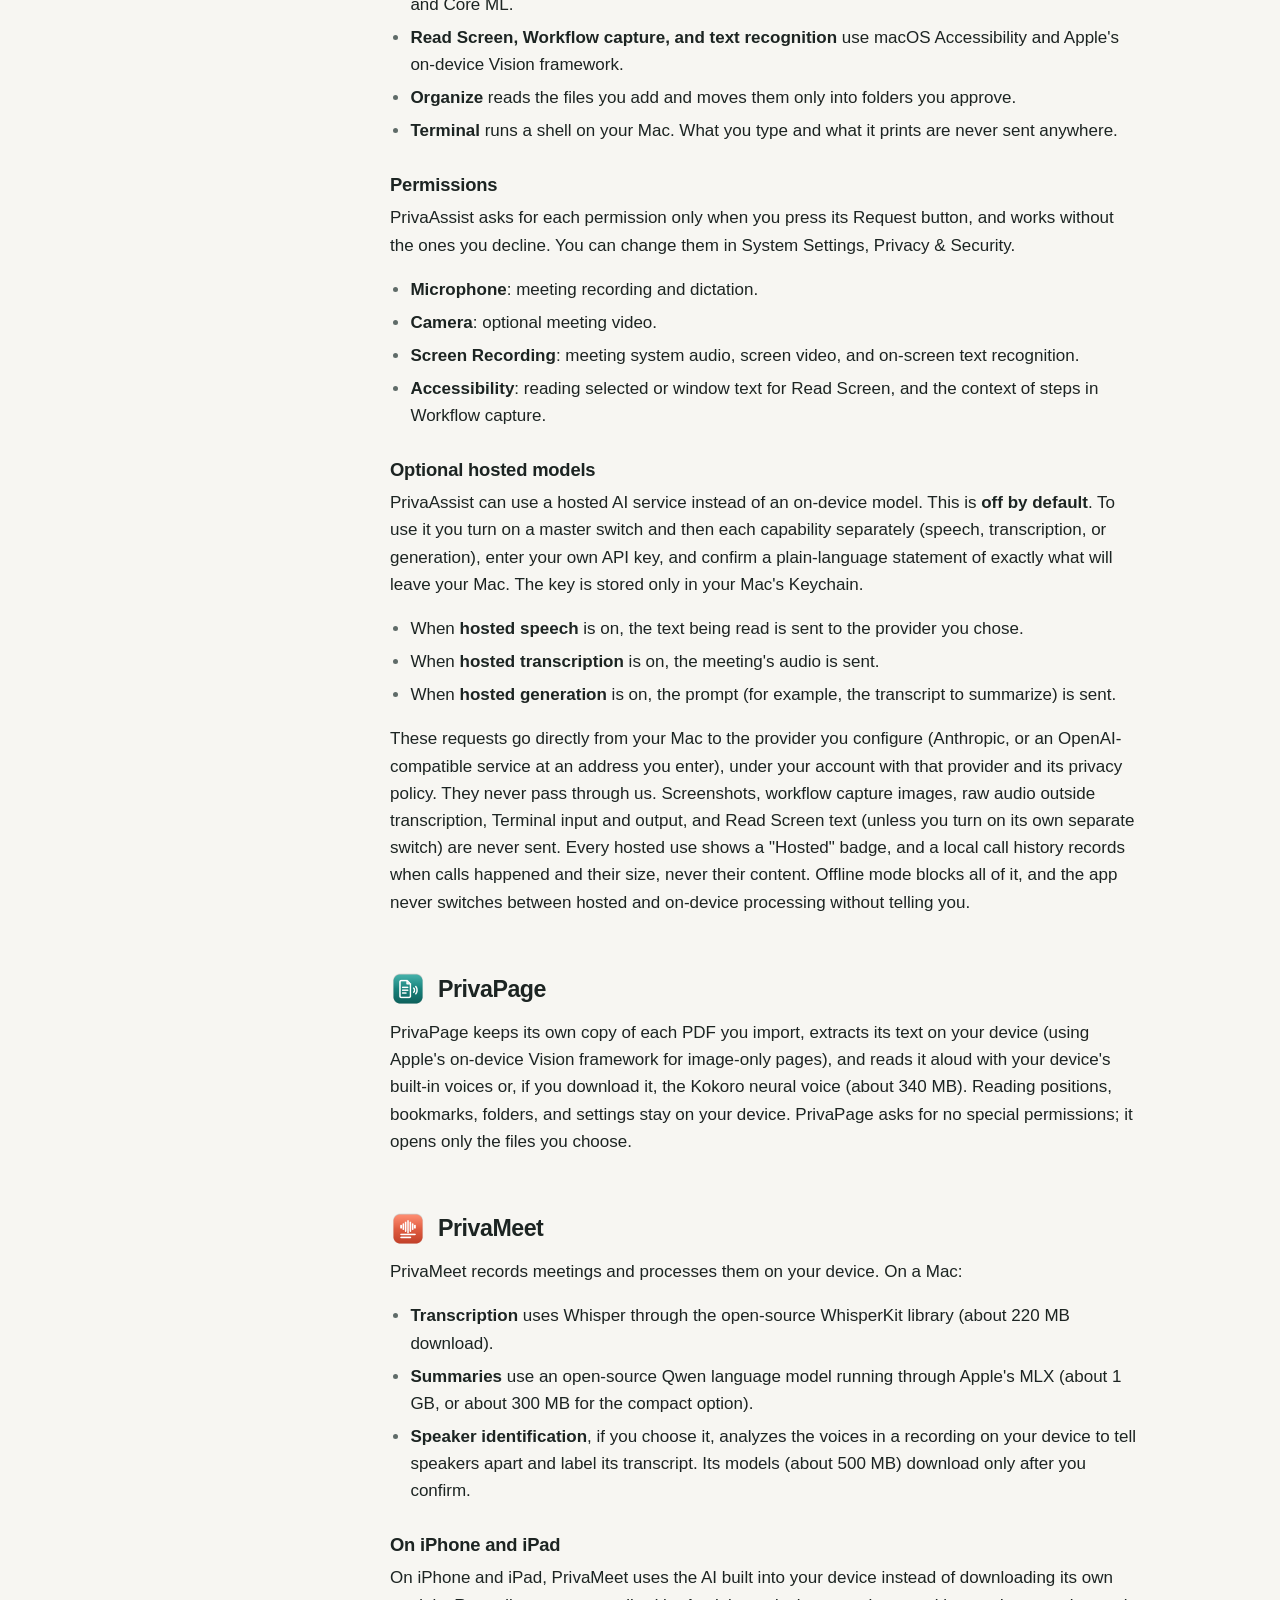
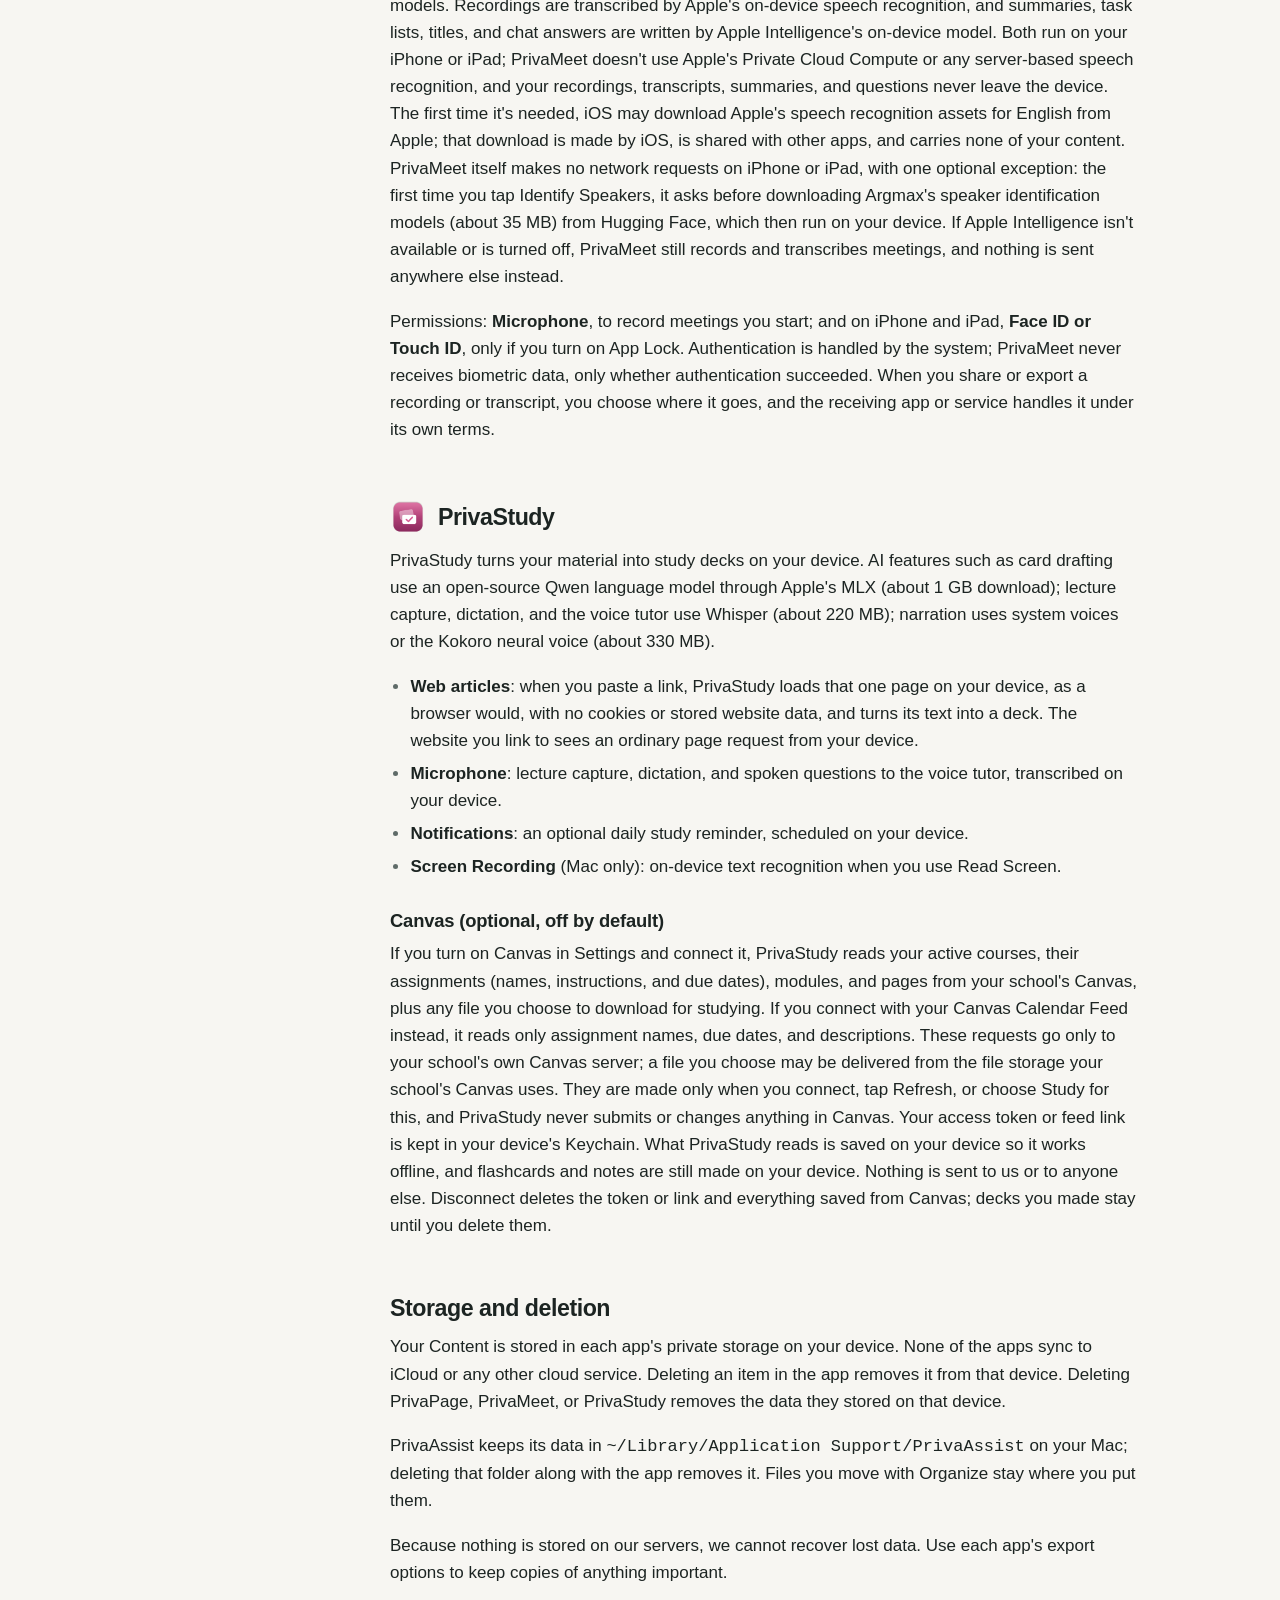
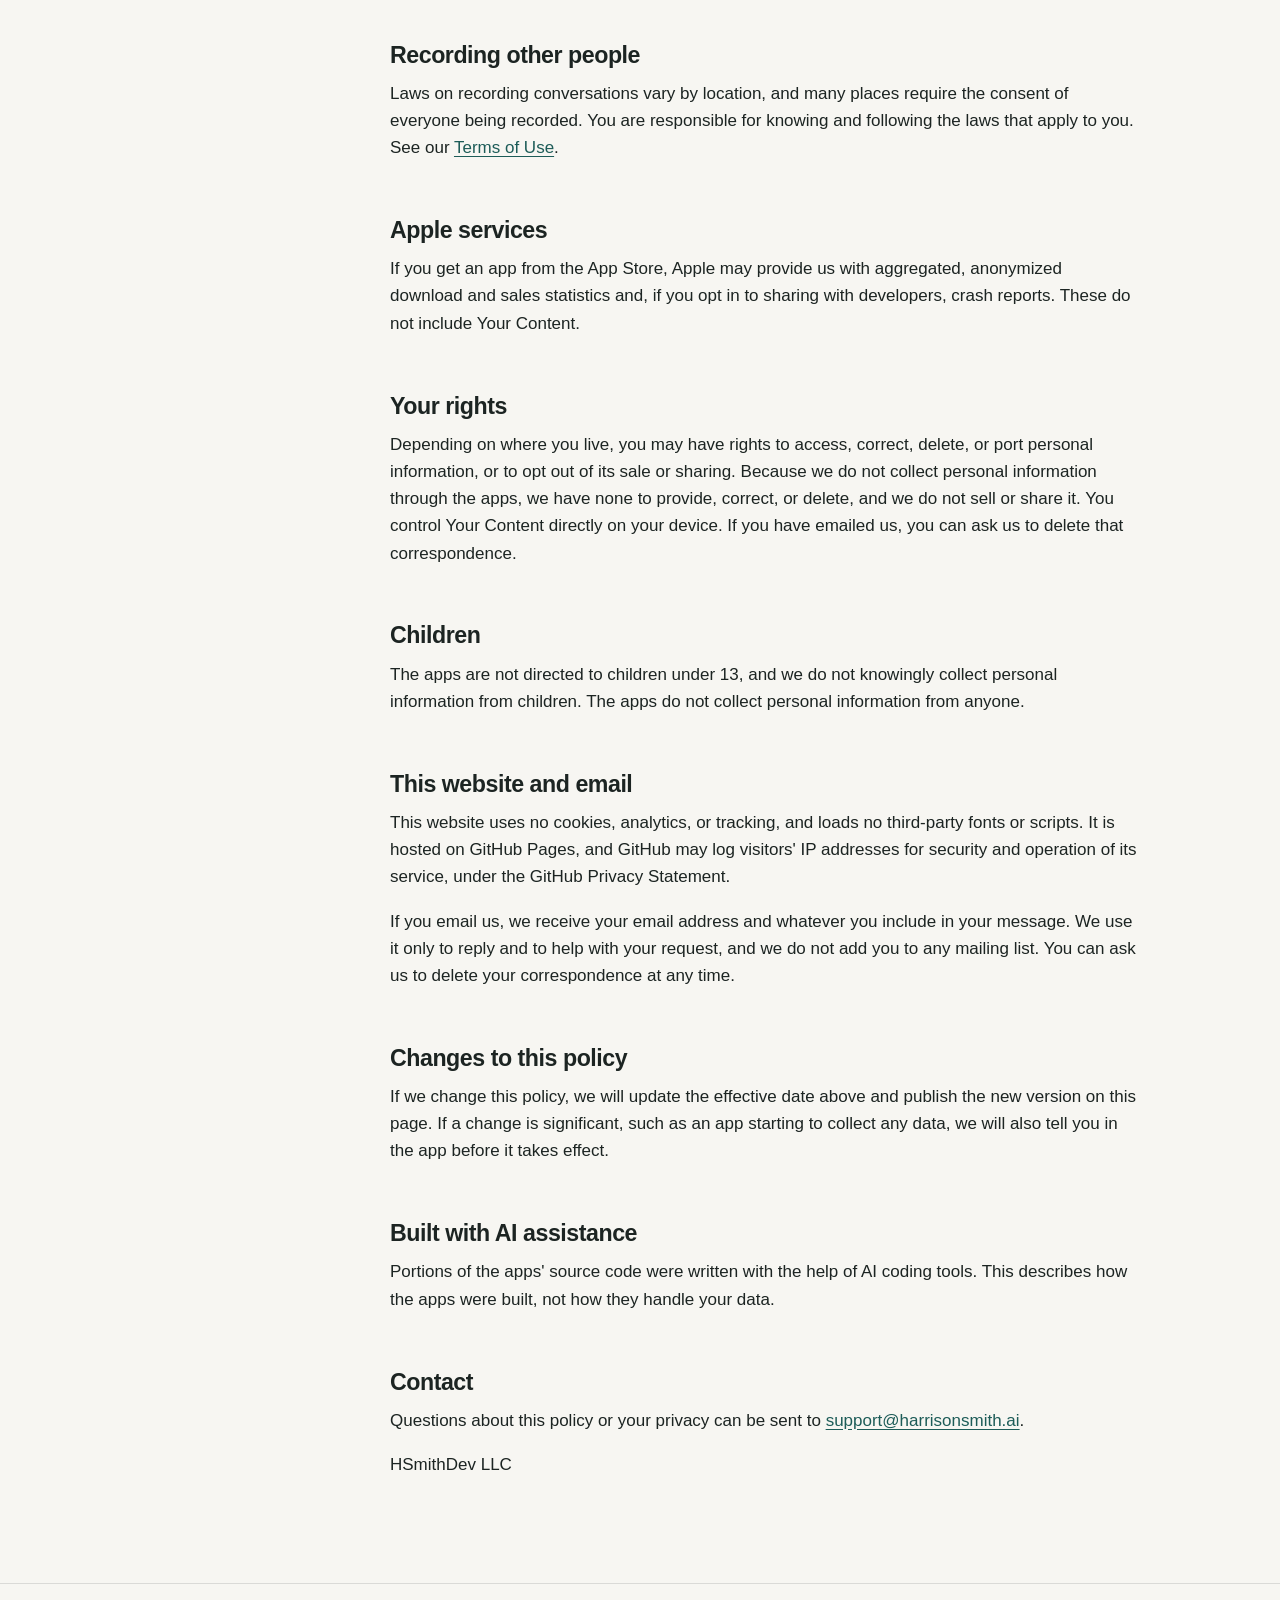
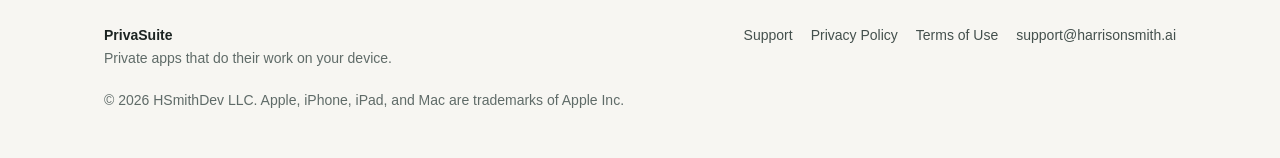
==== commit 1d862ba0: "Privacy policy: PrivaMeet on iPhone and iPad uses Apple's on-device speech and Apple Intelligence Co" ====
--- a/privacy/index.html
+++ b/privacy/index.html
@@ -91,12 +91,14 @@
 <p>PrivaPage keeps its own copy of each PDF you import, extracts its text on your device (using Apple's on-device Vision framework for image-only pages), and reads it aloud with your device's built-in voices or, if you download it, the Kokoro neural voice (about 340 MB). Reading positions, bookmarks, folders, and settings stay on your device. PrivaPage asks for no special permissions; it opens only the files you choose.</p>
 
 <h2 id="privameet" class="app-tag"><img src="../assets/img/privameet-256.png" alt="" width="36" height="36">PrivaMeet</h2>
-<p>PrivaMeet records meetings and processes them on your device:</p>
+<p>PrivaMeet records meetings and processes them on your device. On a Mac:</p>
 <ul>
 <li><strong>Transcription</strong> uses Whisper through the open-source WhisperKit library (about 220 MB download).</li>
 <li><strong>Summaries</strong> use an open-source Qwen language model running through Apple's MLX (about 1 GB, or about 300 MB for the compact option).</li>
 <li><strong>Speaker identification</strong>, if you choose it, analyzes the voices in a recording on your device to tell speakers apart and label its transcript. Its models (about 500 MB) download only after you confirm.</li>
 </ul>
+<h3>On iPhone and iPad</h3>
+<p>On iPhone and iPad, PrivaMeet uses the AI built into your device instead of downloading its own models. Recordings are transcribed by Apple's on-device speech recognition, and summaries, task lists, titles, and chat answers are written by Apple Intelligence's on-device model. Both run on your iPhone or iPad; PrivaMeet doesn't use Apple's Private Cloud Compute or any server-based speech recognition, and your recordings, transcripts, summaries, and questions never leave the device. The first time it's needed, iOS may download Apple's speech recognition assets for English from Apple; that download is made by iOS, is shared with other apps, and carries none of your content. PrivaMeet itself makes no network requests on iPhone or iPad, with one optional exception: the first time you tap Identify Speakers, it asks before downloading Argmax's speaker identification models (about 35 MB) from Hugging Face, which then run on your device. If Apple Intelligence isn't available or is turned off, PrivaMeet still records and transcribes meetings, and nothing is sent anywhere else instead.</p>
 <p>Permissions: <strong>Microphone</strong>, to record meetings you start; and on iPhone and iPad, <strong>Face ID or Touch ID</strong>, only if you turn on App Lock. Authentication is handled by the system; PrivaMeet never receives biometric data, only whether authentication succeeded. When you share or export a recording or transcript, you choose where it goes, and the receiving app or service handles it under its own terms.</p>
 
 <h2 id="privastudy" class="app-tag"><img src="../assets/img/privastudy-256.png" alt="" width="36" height="36">PrivaStudy</h2>
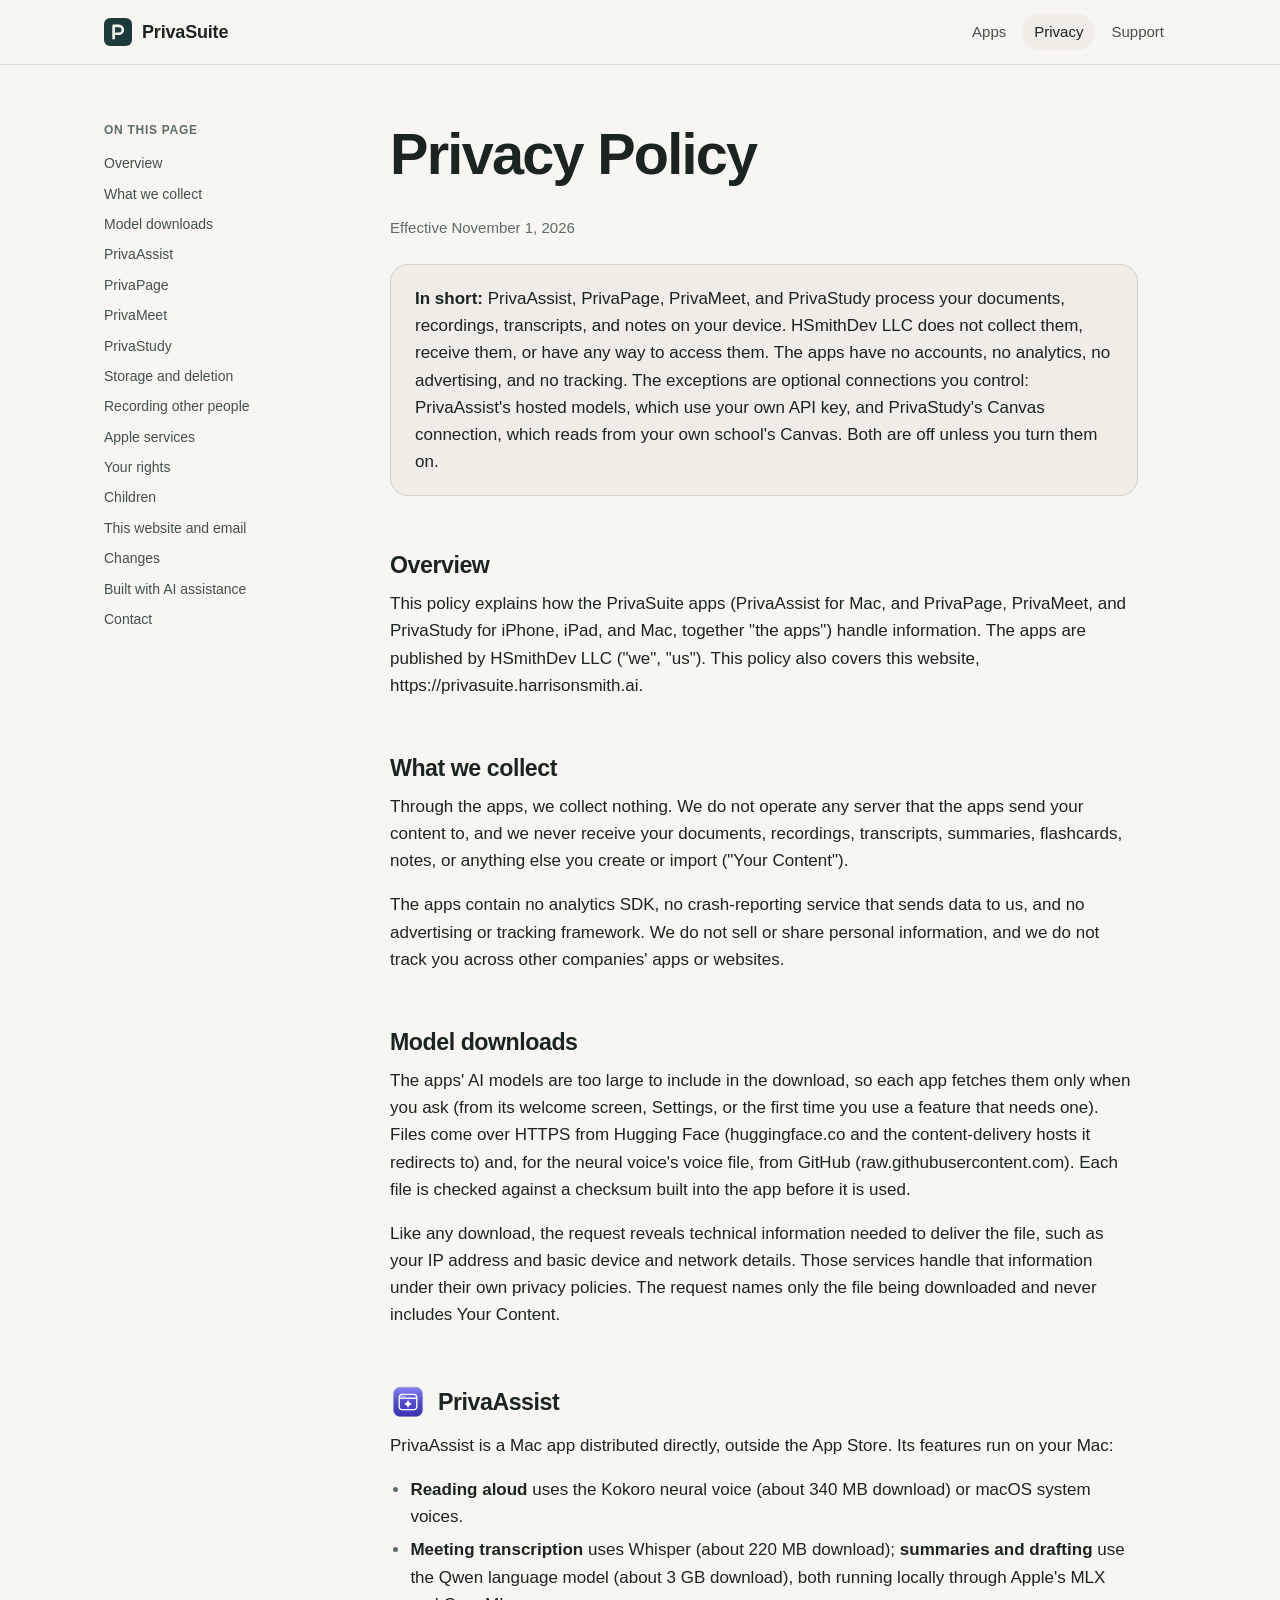
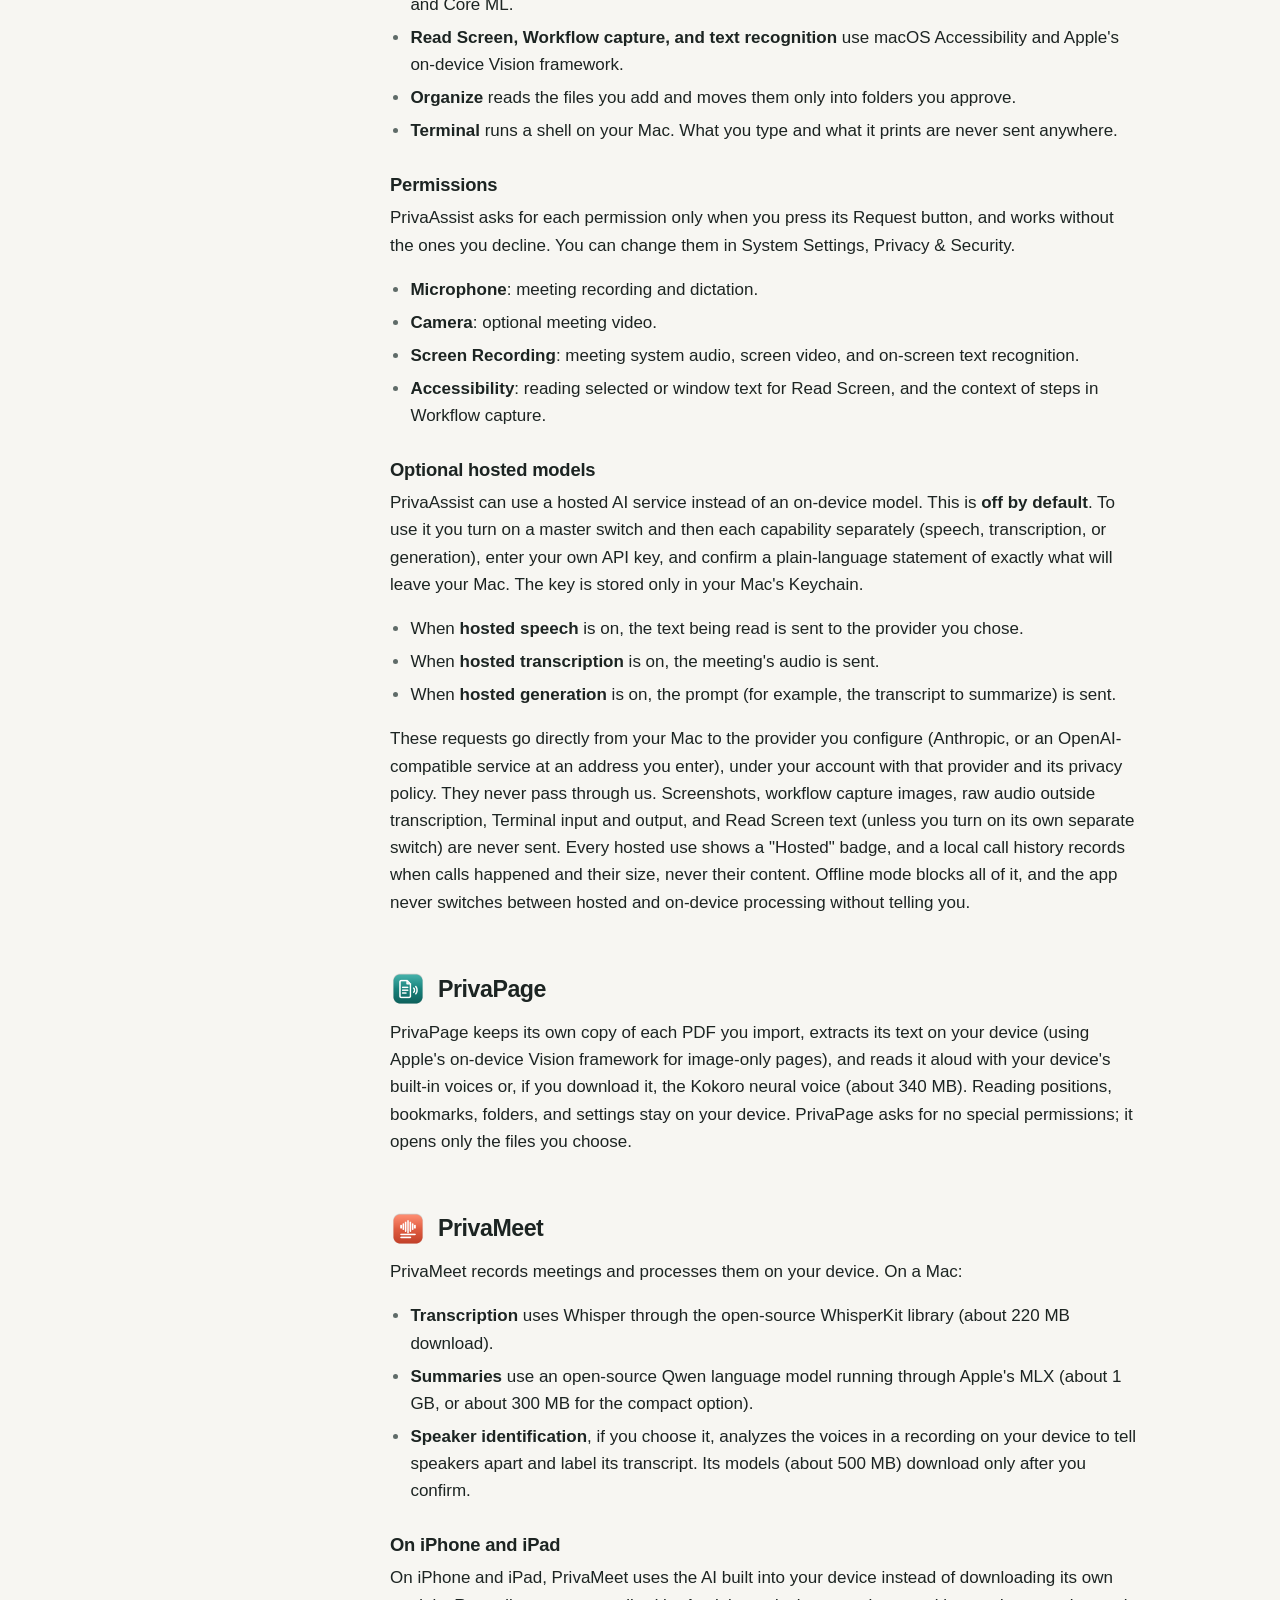
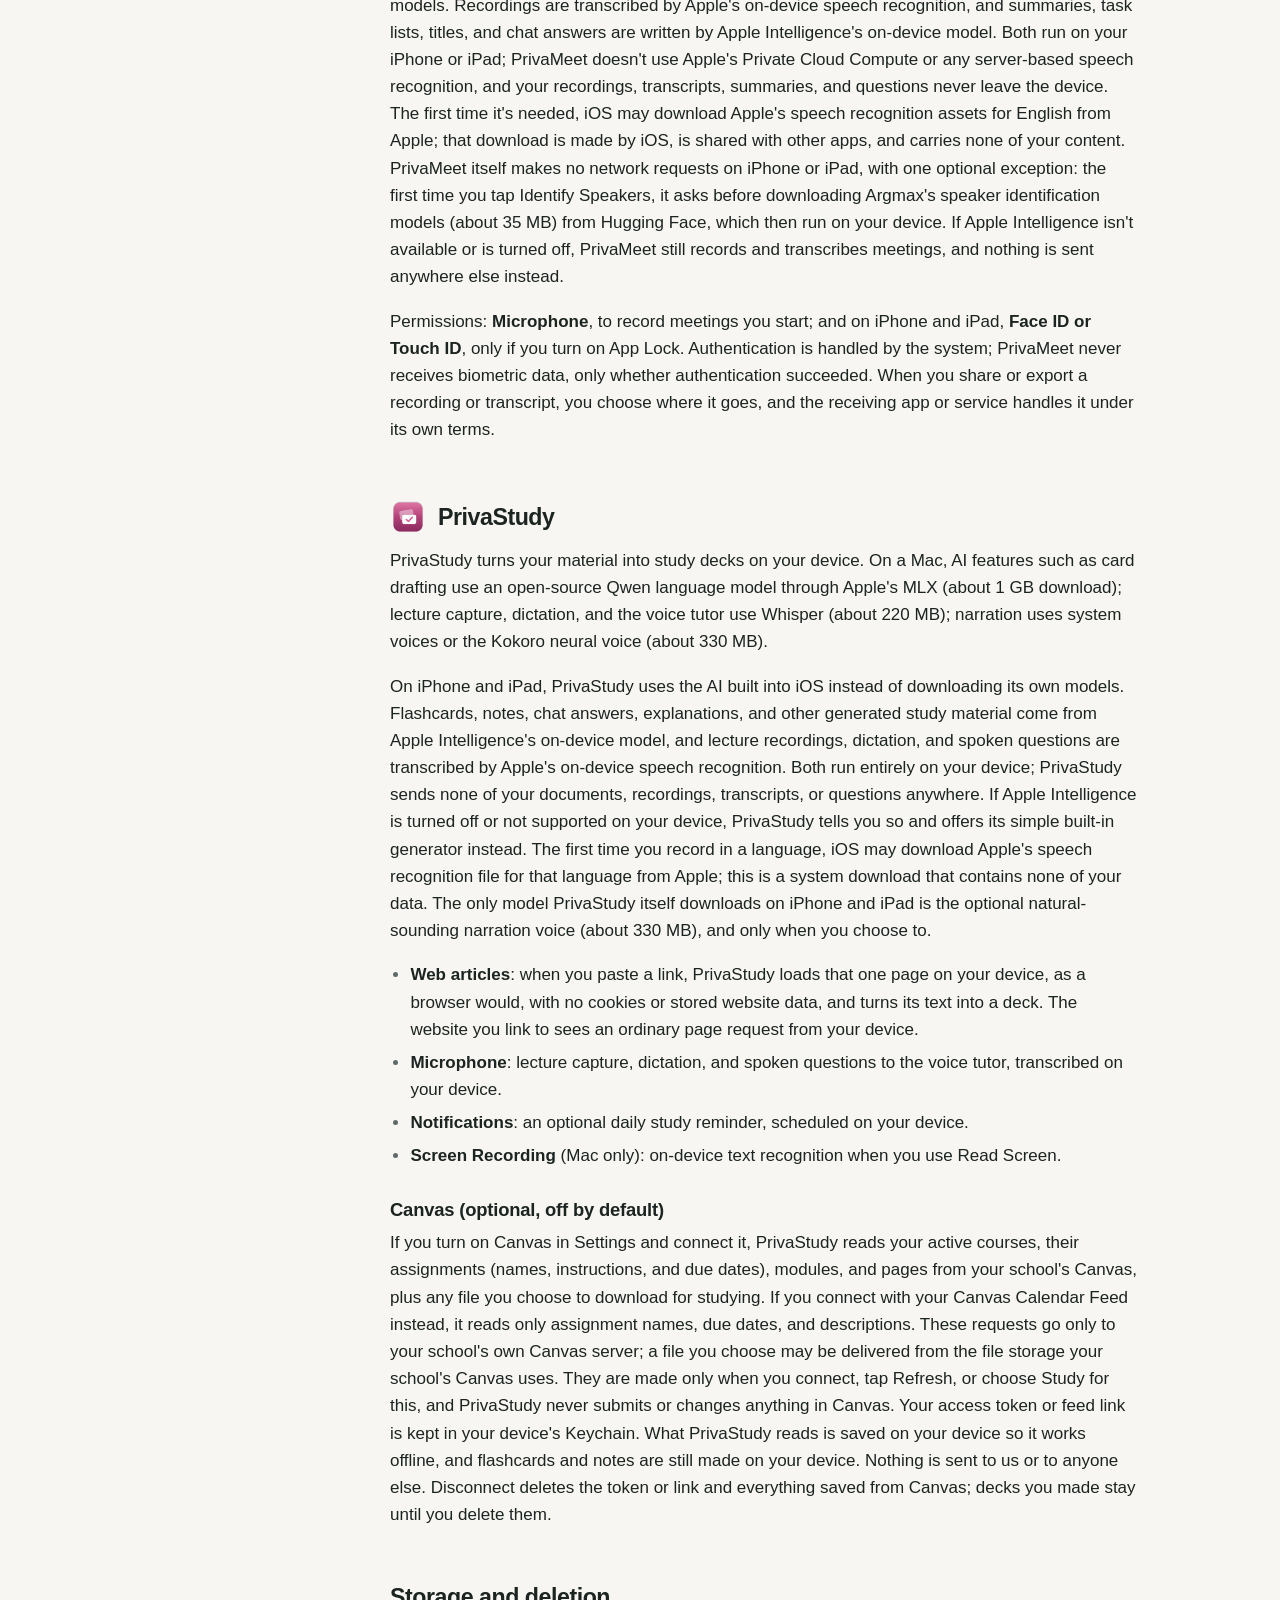
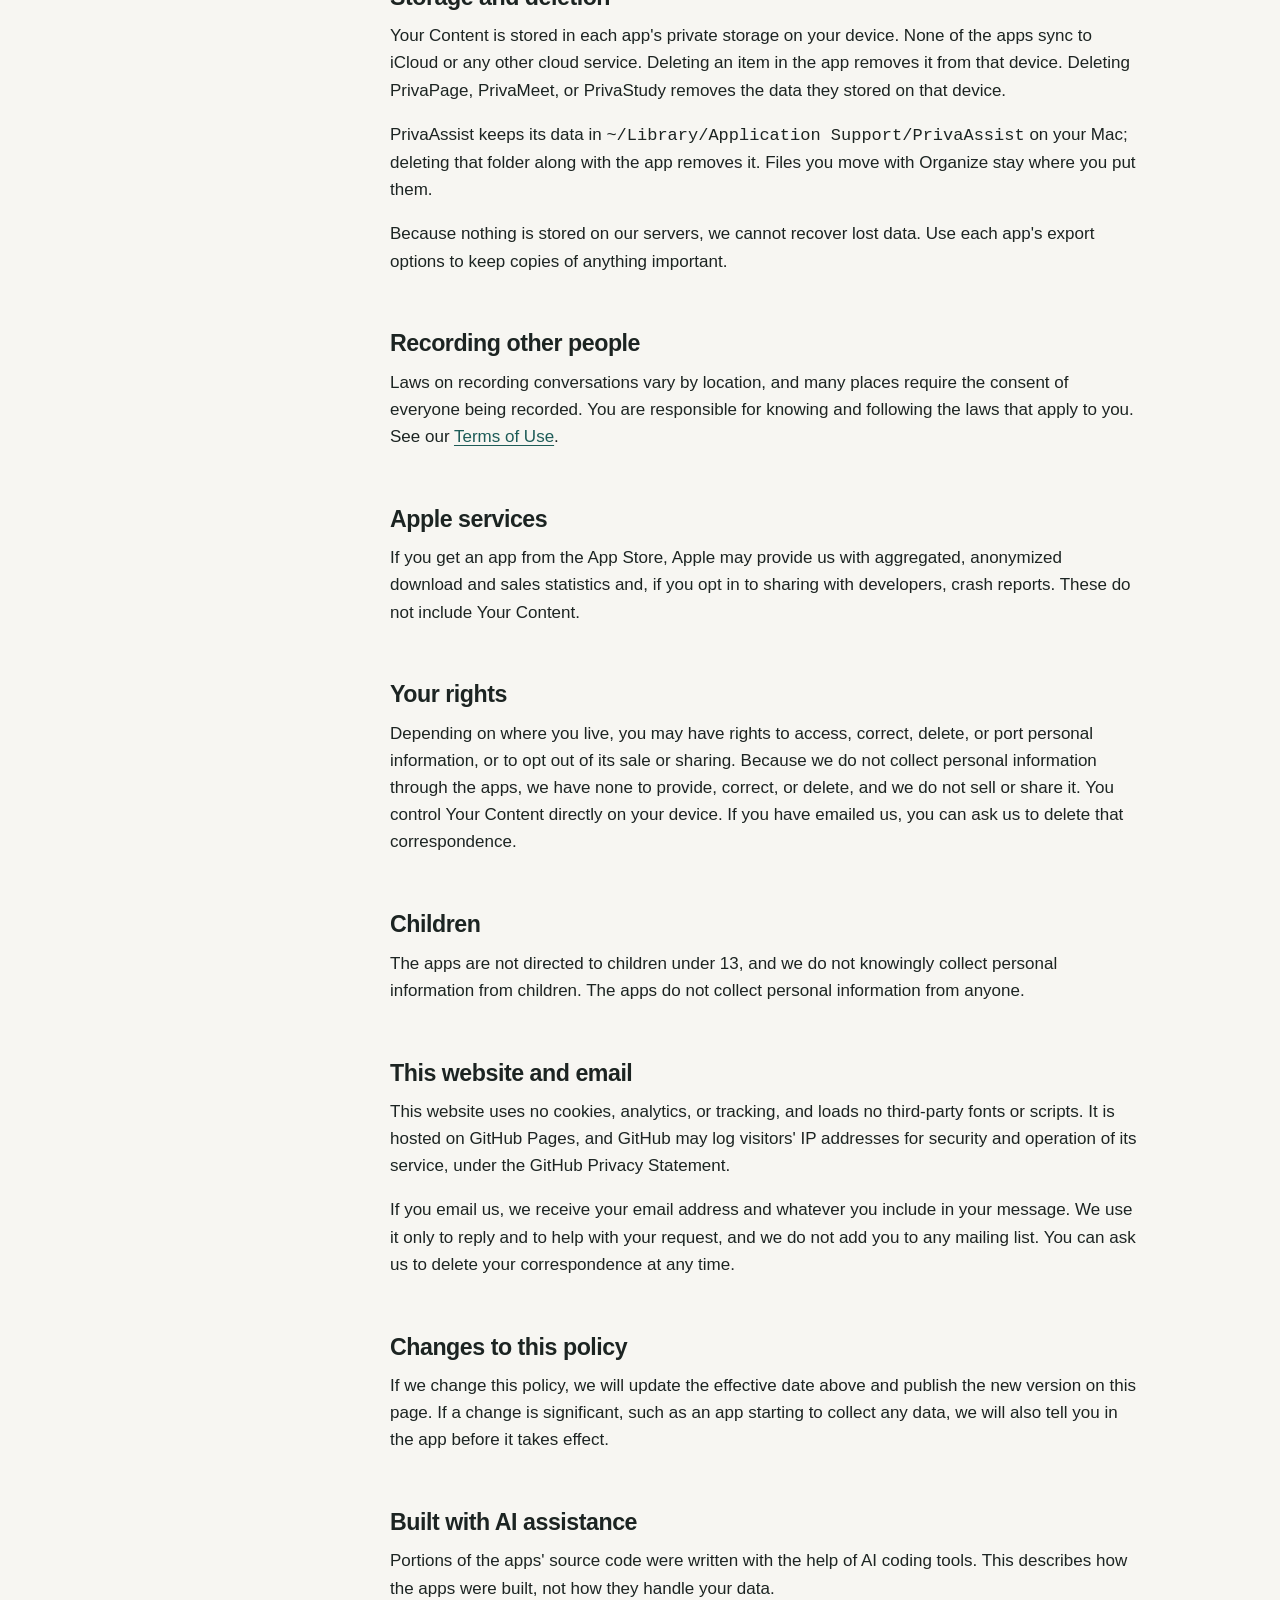
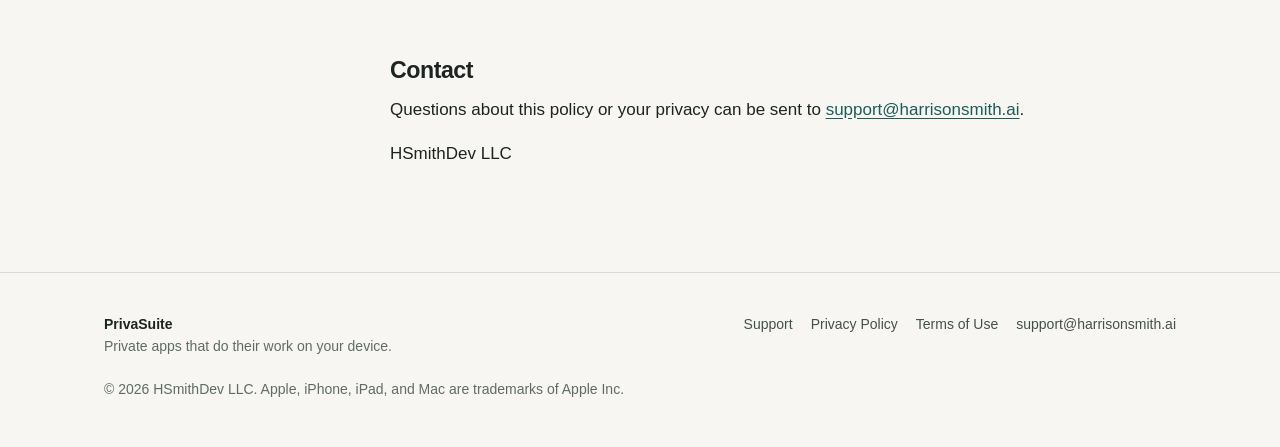
==== commit eadb3d70: "Privacy policy: PrivaStudy on iPhone and iPad uses Apple Intelligence and on-device speech Co-Author" ====
--- a/privacy/index.html
+++ b/privacy/index.html
@@ -102,7 +102,8 @@
 <p>Permissions: <strong>Microphone</strong>, to record meetings you start; and on iPhone and iPad, <strong>Face ID or Touch ID</strong>, only if you turn on App Lock. Authentication is handled by the system; PrivaMeet never receives biometric data, only whether authentication succeeded. When you share or export a recording or transcript, you choose where it goes, and the receiving app or service handles it under its own terms.</p>
 
 <h2 id="privastudy" class="app-tag"><img src="../assets/img/privastudy-256.png" alt="" width="36" height="36">PrivaStudy</h2>
-<p>PrivaStudy turns your material into study decks on your device. AI features such as card drafting use an open-source Qwen language model through Apple's MLX (about 1 GB download); lecture capture, dictation, and the voice tutor use Whisper (about 220 MB); narration uses system voices or the Kokoro neural voice (about 330 MB).</p>
+<p>PrivaStudy turns your material into study decks on your device. On a Mac, AI features such as card drafting use an open-source Qwen language model through Apple's MLX (about 1 GB download); lecture capture, dictation, and the voice tutor use Whisper (about 220 MB); narration uses system voices or the Kokoro neural voice (about 330 MB).</p>
+<p>On iPhone and iPad, PrivaStudy uses the AI built into iOS instead of downloading its own models. Flashcards, notes, chat answers, explanations, and other generated study material come from Apple Intelligence's on-device model, and lecture recordings, dictation, and spoken questions are transcribed by Apple's on-device speech recognition. Both run entirely on your device; PrivaStudy sends none of your documents, recordings, transcripts, or questions anywhere. If Apple Intelligence is turned off or not supported on your device, PrivaStudy tells you so and offers its simple built-in generator instead. The first time you record in a language, iOS may download Apple's speech recognition file for that language from Apple; this is a system download that contains none of your data. The only model PrivaStudy itself downloads on iPhone and iPad is the optional natural-sounding narration voice (about 330 MB), and only when you choose to.</p>
 <ul>
 <li><strong>Web articles</strong>: when you paste a link, PrivaStudy loads that one page on your device, as a browser would, with no cookies or stored website data, and turns its text into a deck. The website you link to sees an ordinary page request from your device.</li>
 <li><strong>Microphone</strong>: lecture capture, dictation, and spoken questions to the voice tutor, transcribed on your device.</li>
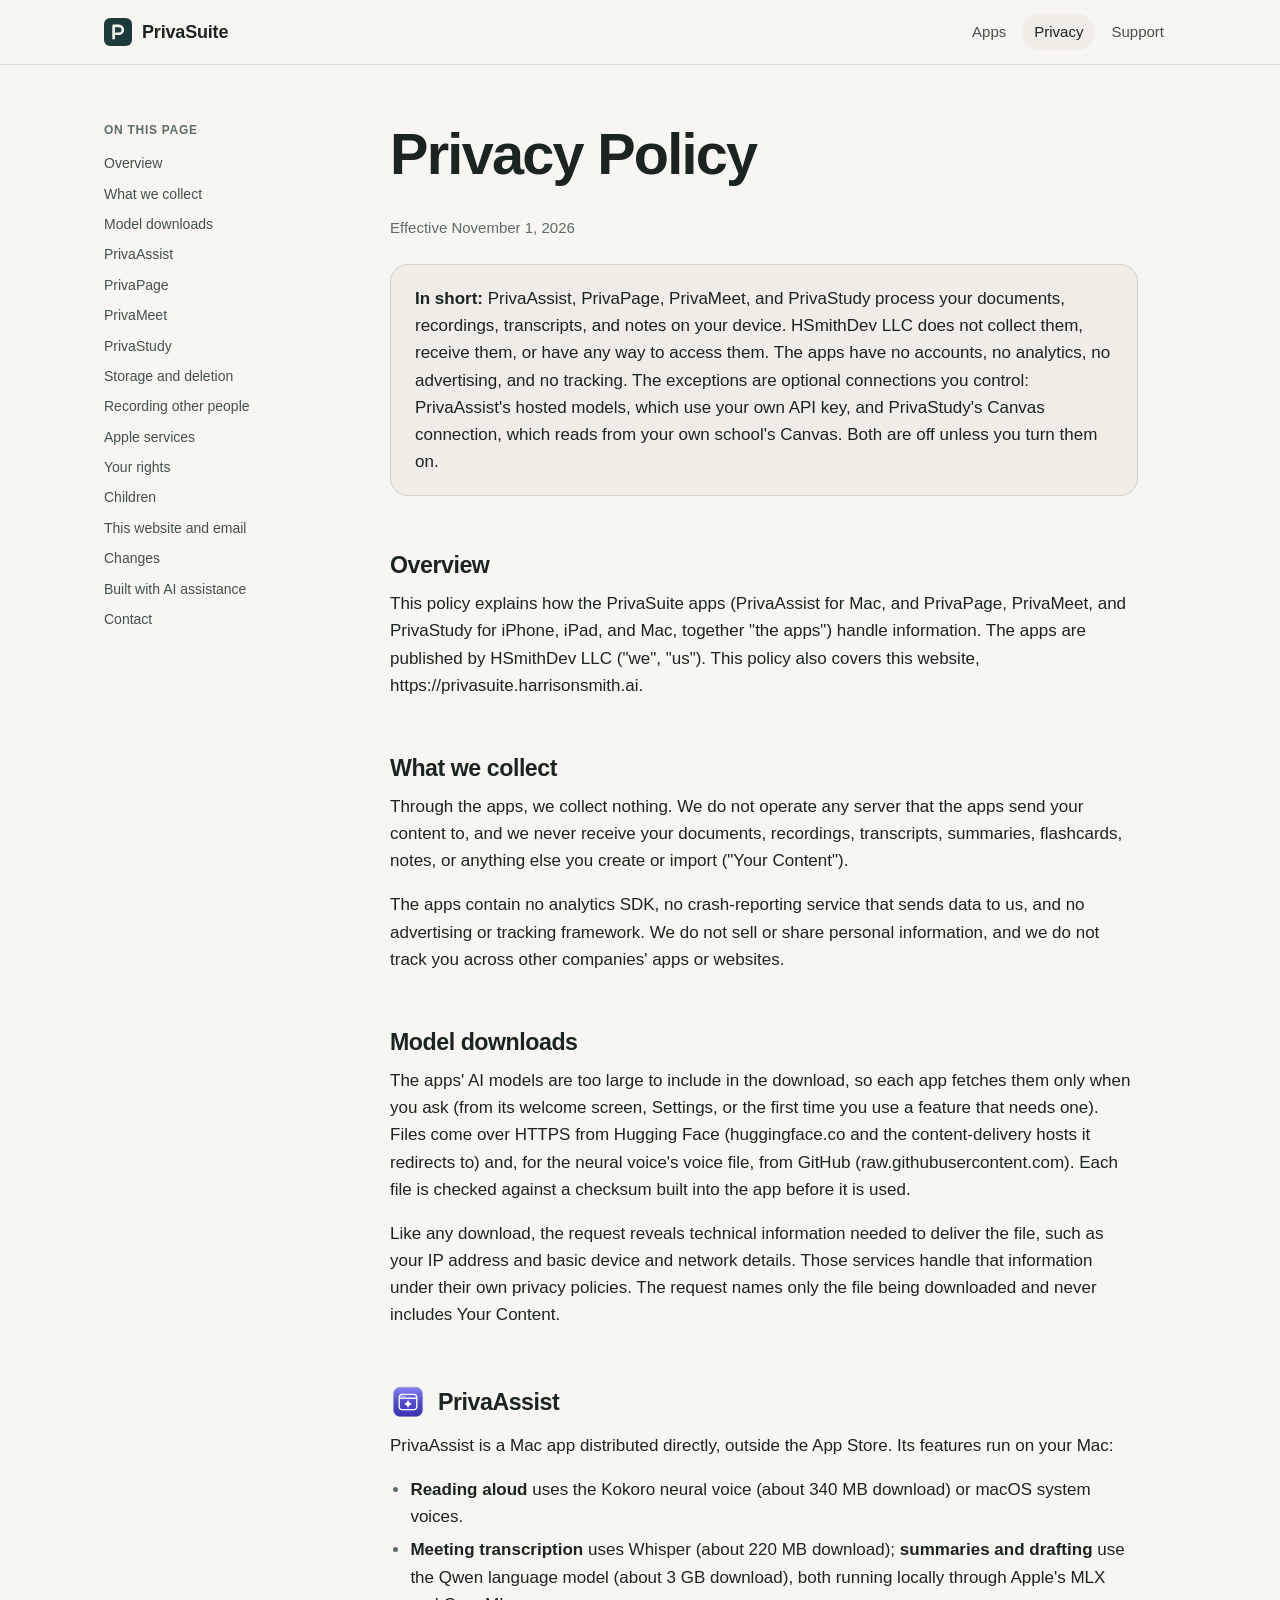
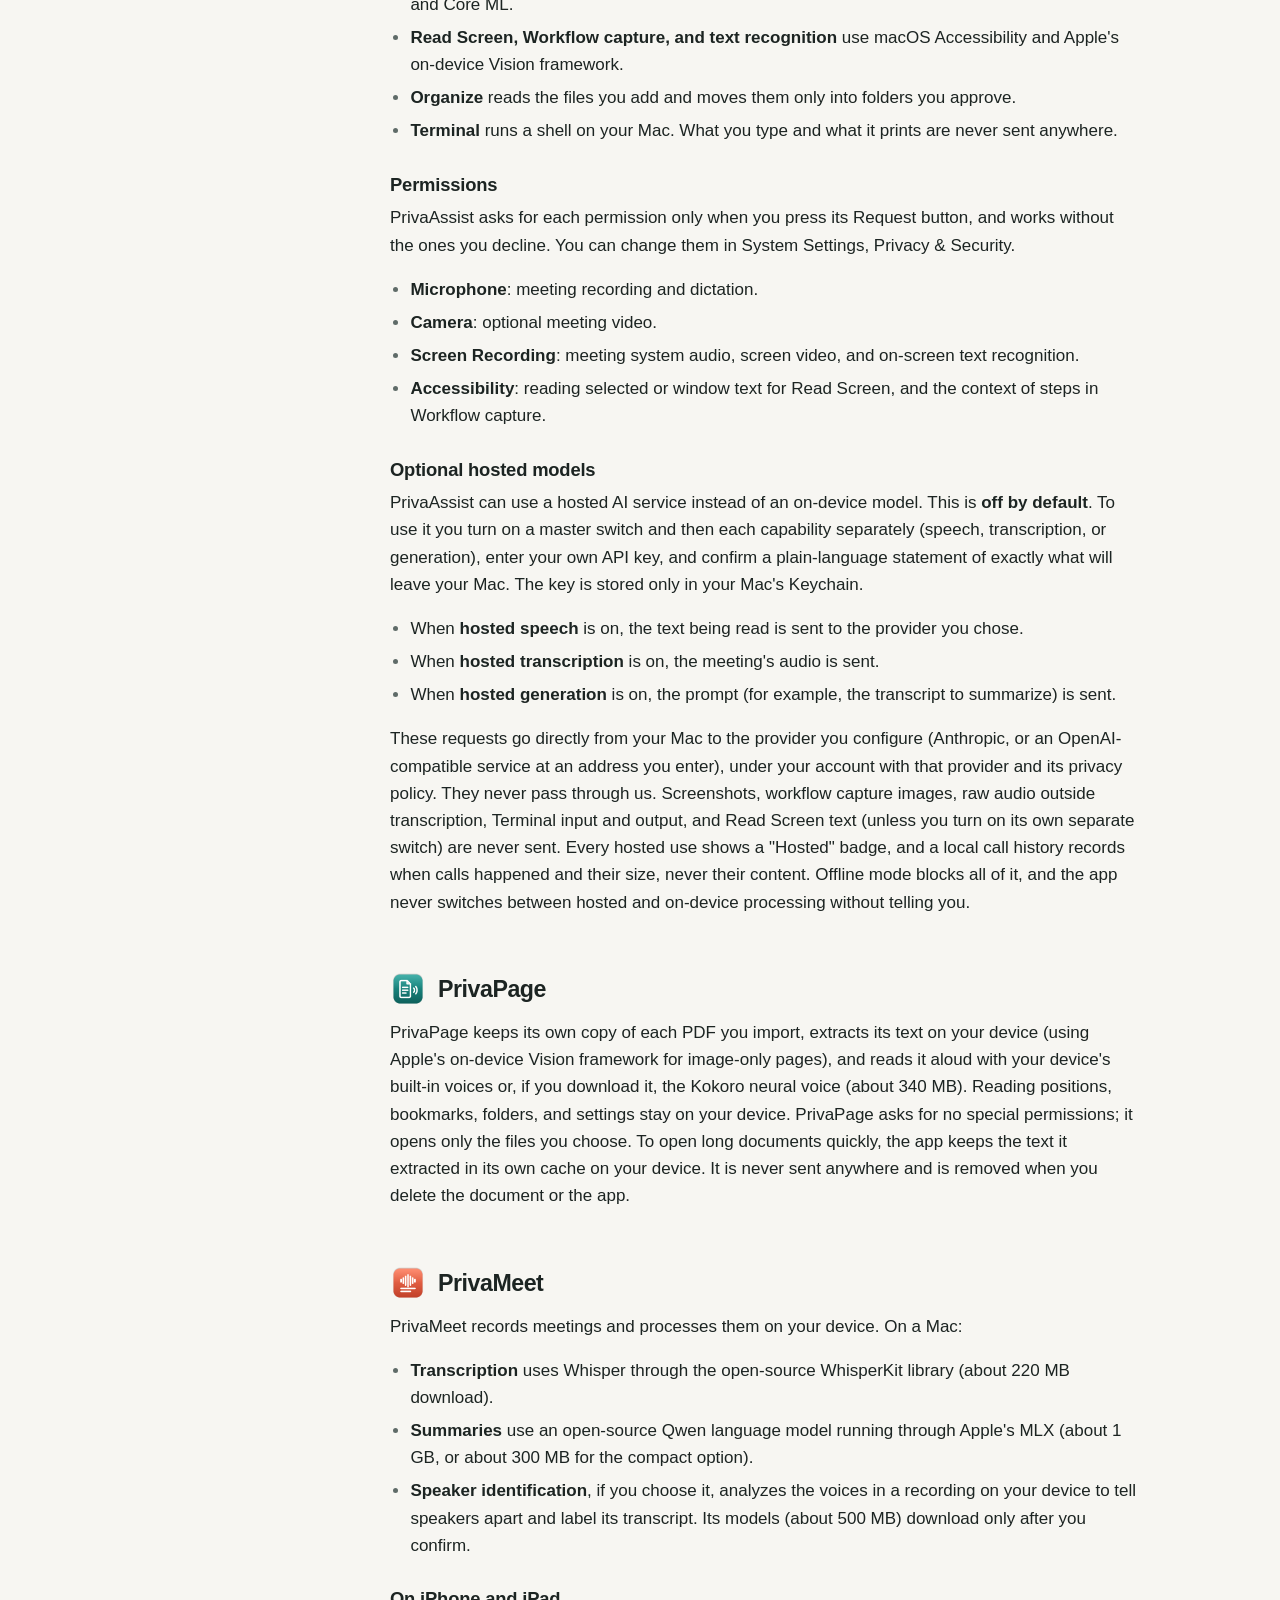
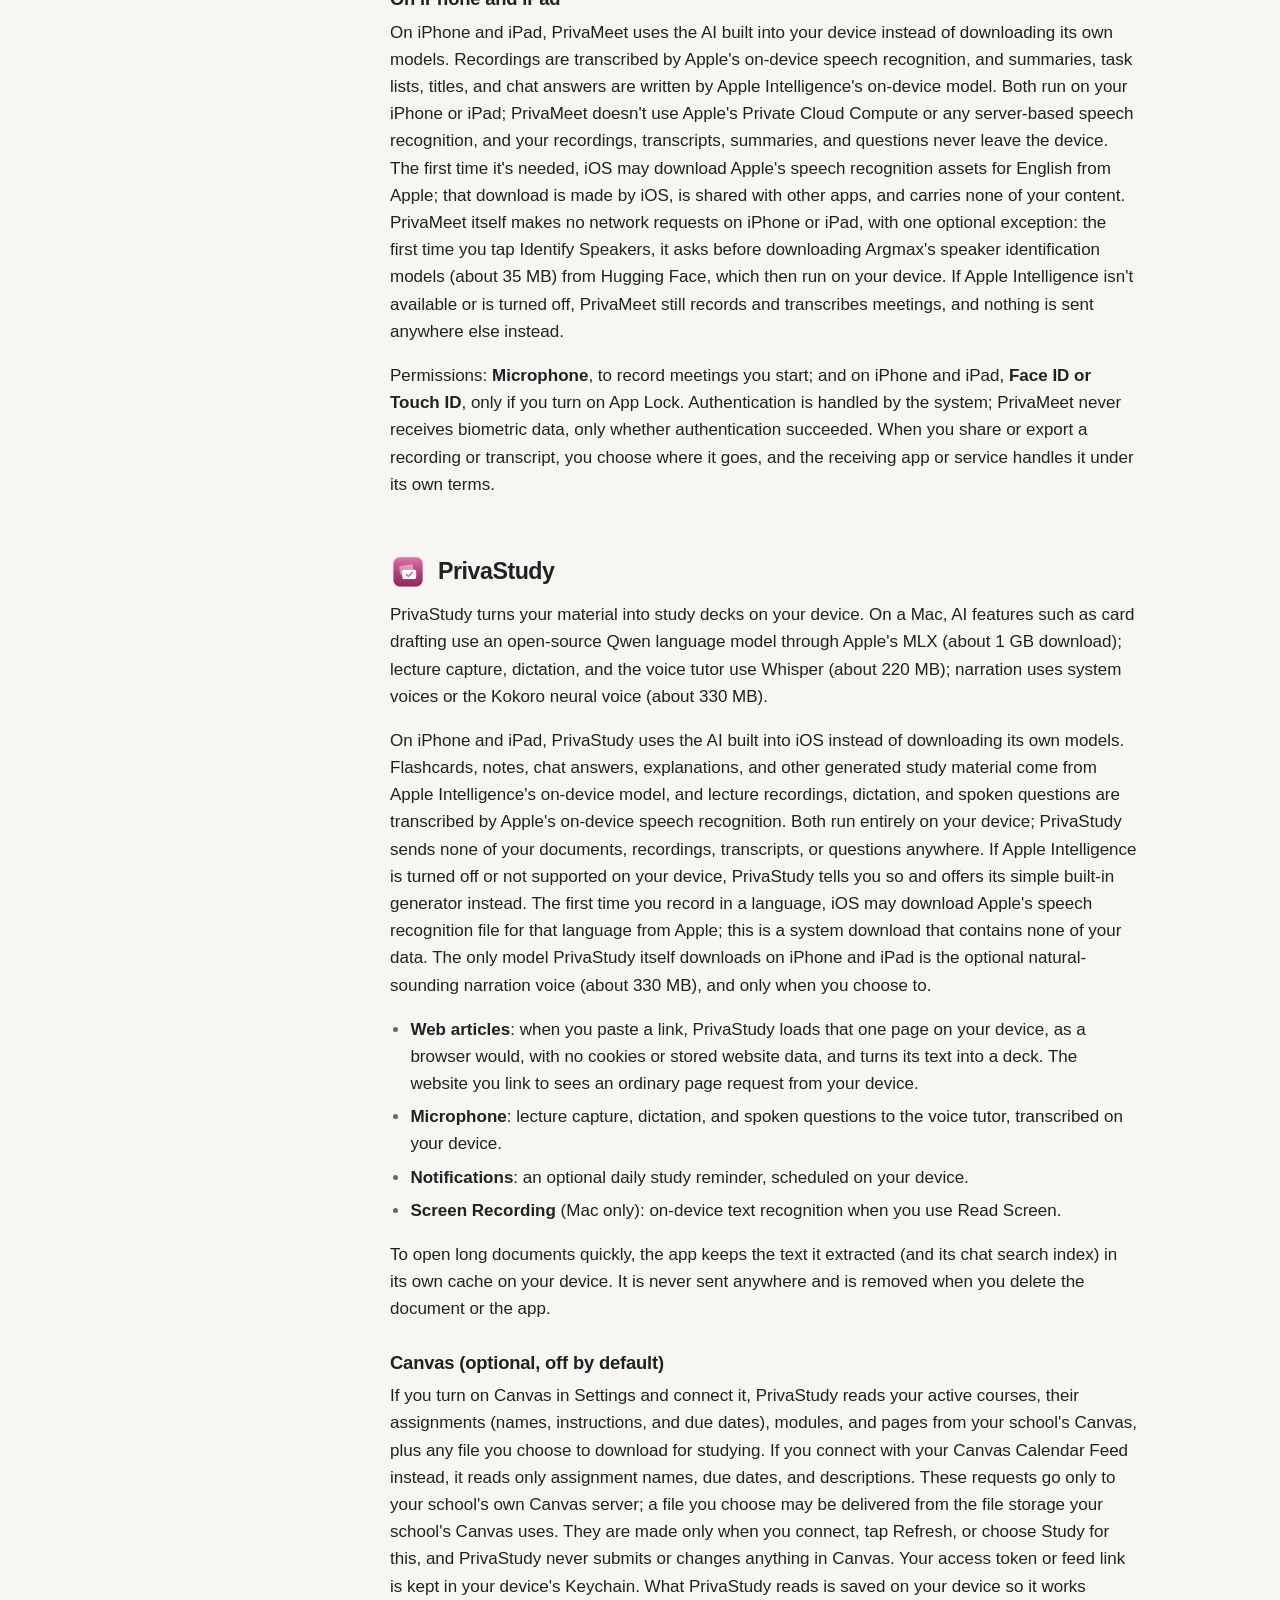
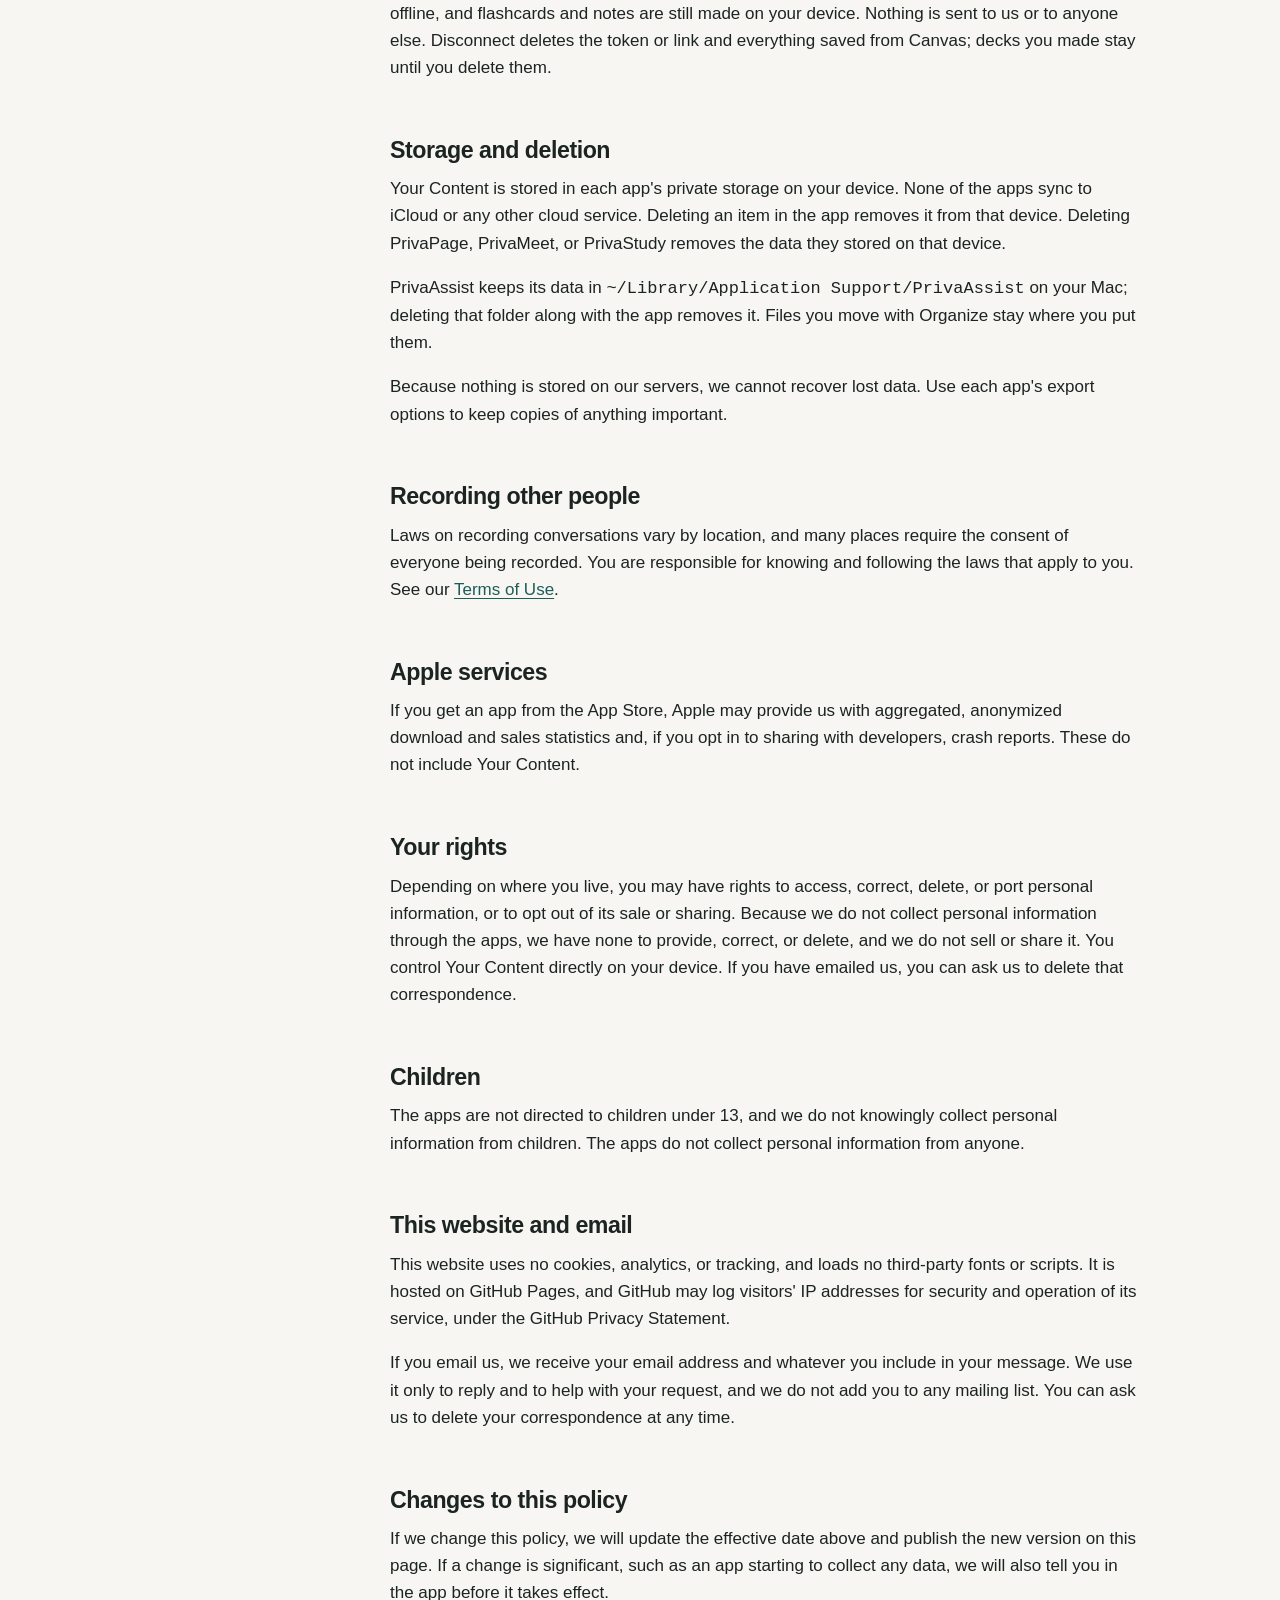
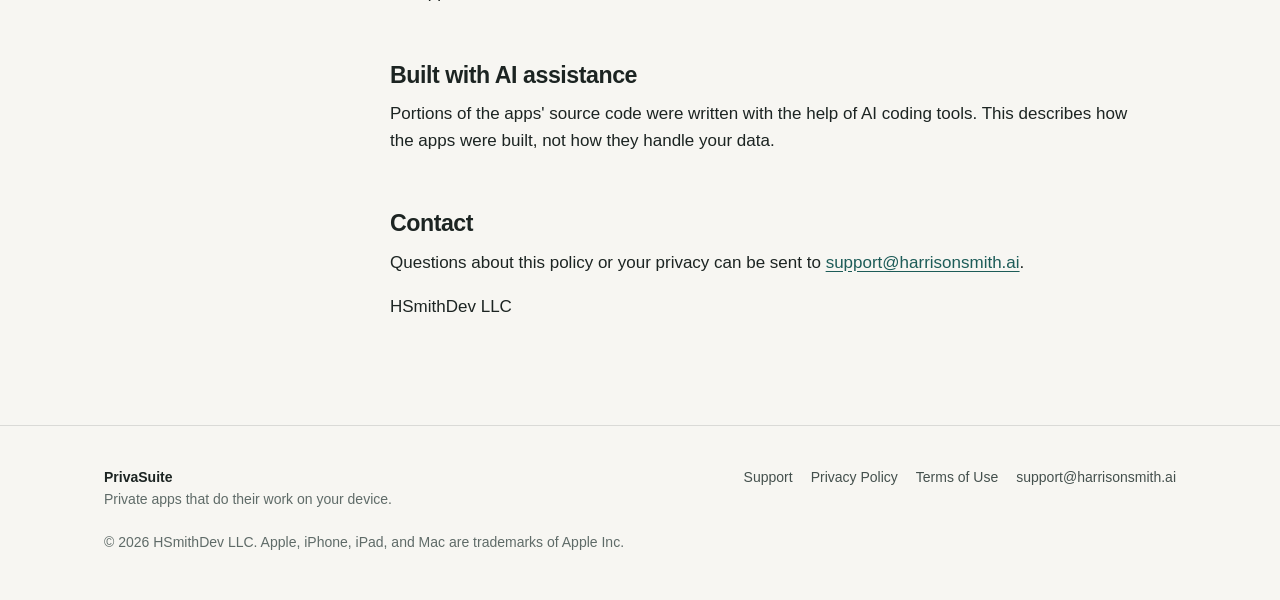
==== commit 1301c06d: "Support and privacy: large PDFs (2 GB / 10,000 pages) and the on-device text cache Co-Authored-By: C" ====
--- a/privacy/index.html
+++ b/privacy/index.html
@@ -88,7 +88,7 @@
 <p>These requests go directly from your Mac to the provider you configure (Anthropic, or an OpenAI-compatible service at an address you enter), under your account with that provider and its privacy policy. They never pass through us. Screenshots, workflow capture images, raw audio outside transcription, Terminal input and output, and Read Screen text (unless you turn on its own separate switch) are never sent. Every hosted use shows a "Hosted" badge, and a local call history records when calls happened and their size, never their content. Offline mode blocks all of it, and the app never switches between hosted and on-device processing without telling you.</p>
 
 <h2 id="privapage" class="app-tag"><img src="../assets/img/privapage-256.png" alt="" width="36" height="36">PrivaPage</h2>
-<p>PrivaPage keeps its own copy of each PDF you import, extracts its text on your device (using Apple's on-device Vision framework for image-only pages), and reads it aloud with your device's built-in voices or, if you download it, the Kokoro neural voice (about 340 MB). Reading positions, bookmarks, folders, and settings stay on your device. PrivaPage asks for no special permissions; it opens only the files you choose.</p>
+<p>PrivaPage keeps its own copy of each PDF you import, extracts its text on your device (using Apple's on-device Vision framework for image-only pages), and reads it aloud with your device's built-in voices or, if you download it, the Kokoro neural voice (about 340 MB). Reading positions, bookmarks, folders, and settings stay on your device. PrivaPage asks for no special permissions; it opens only the files you choose. To open long documents quickly, the app keeps the text it extracted in its own cache on your device. It is never sent anywhere and is removed when you delete the document or the app.</p>
 
 <h2 id="privameet" class="app-tag"><img src="../assets/img/privameet-256.png" alt="" width="36" height="36">PrivaMeet</h2>
 <p>PrivaMeet records meetings and processes them on your device. On a Mac:</p>
@@ -110,6 +110,7 @@
 <li><strong>Notifications</strong>: an optional daily study reminder, scheduled on your device.</li>
 <li><strong>Screen Recording</strong> (Mac only): on-device text recognition when you use Read Screen.</li>
 </ul>
+<p>To open long documents quickly, the app keeps the text it extracted (and its chat search index) in its own cache on your device. It is never sent anywhere and is removed when you delete the document or the app.</p>
 <h3>Canvas (optional, off by default)</h3>
 <p>If you turn on Canvas in Settings and connect it, PrivaStudy reads your active courses, their assignments (names, instructions, and due dates), modules, and pages from your school's Canvas, plus any file you choose to download for studying. If you connect with your Canvas Calendar Feed instead, it reads only assignment names, due dates, and descriptions. These requests go only to your school's own Canvas server; a file you choose may be delivered from the file storage your school's Canvas uses. They are made only when you connect, tap Refresh, or choose Study for this, and PrivaStudy never submits or changes anything in Canvas. Your access token or feed link is kept in your device's Keychain. What PrivaStudy reads is saved on your device so it works offline, and flashcards and notes are still made on your device. Nothing is sent to us or to anyone else. Disconnect deletes the token or link and everything saved from Canvas; decks you made stay until you delete them.</p>
 
